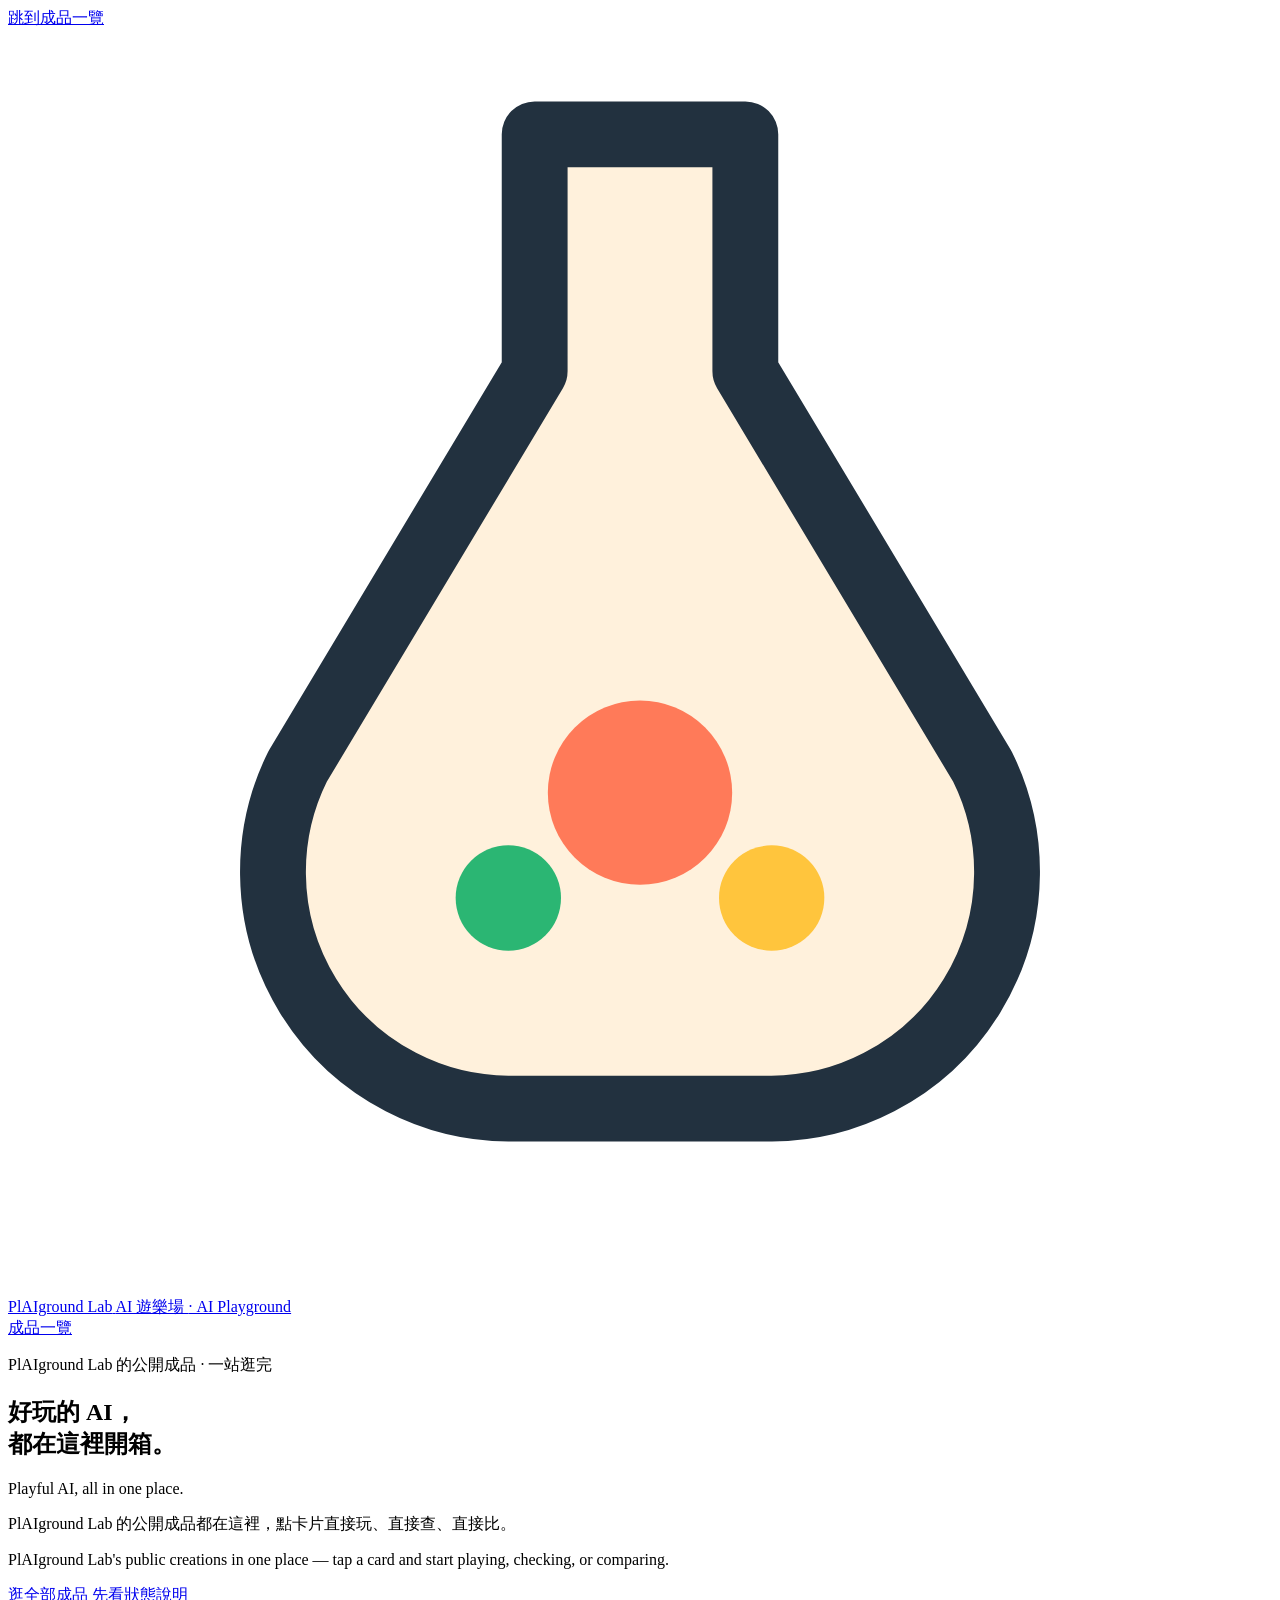
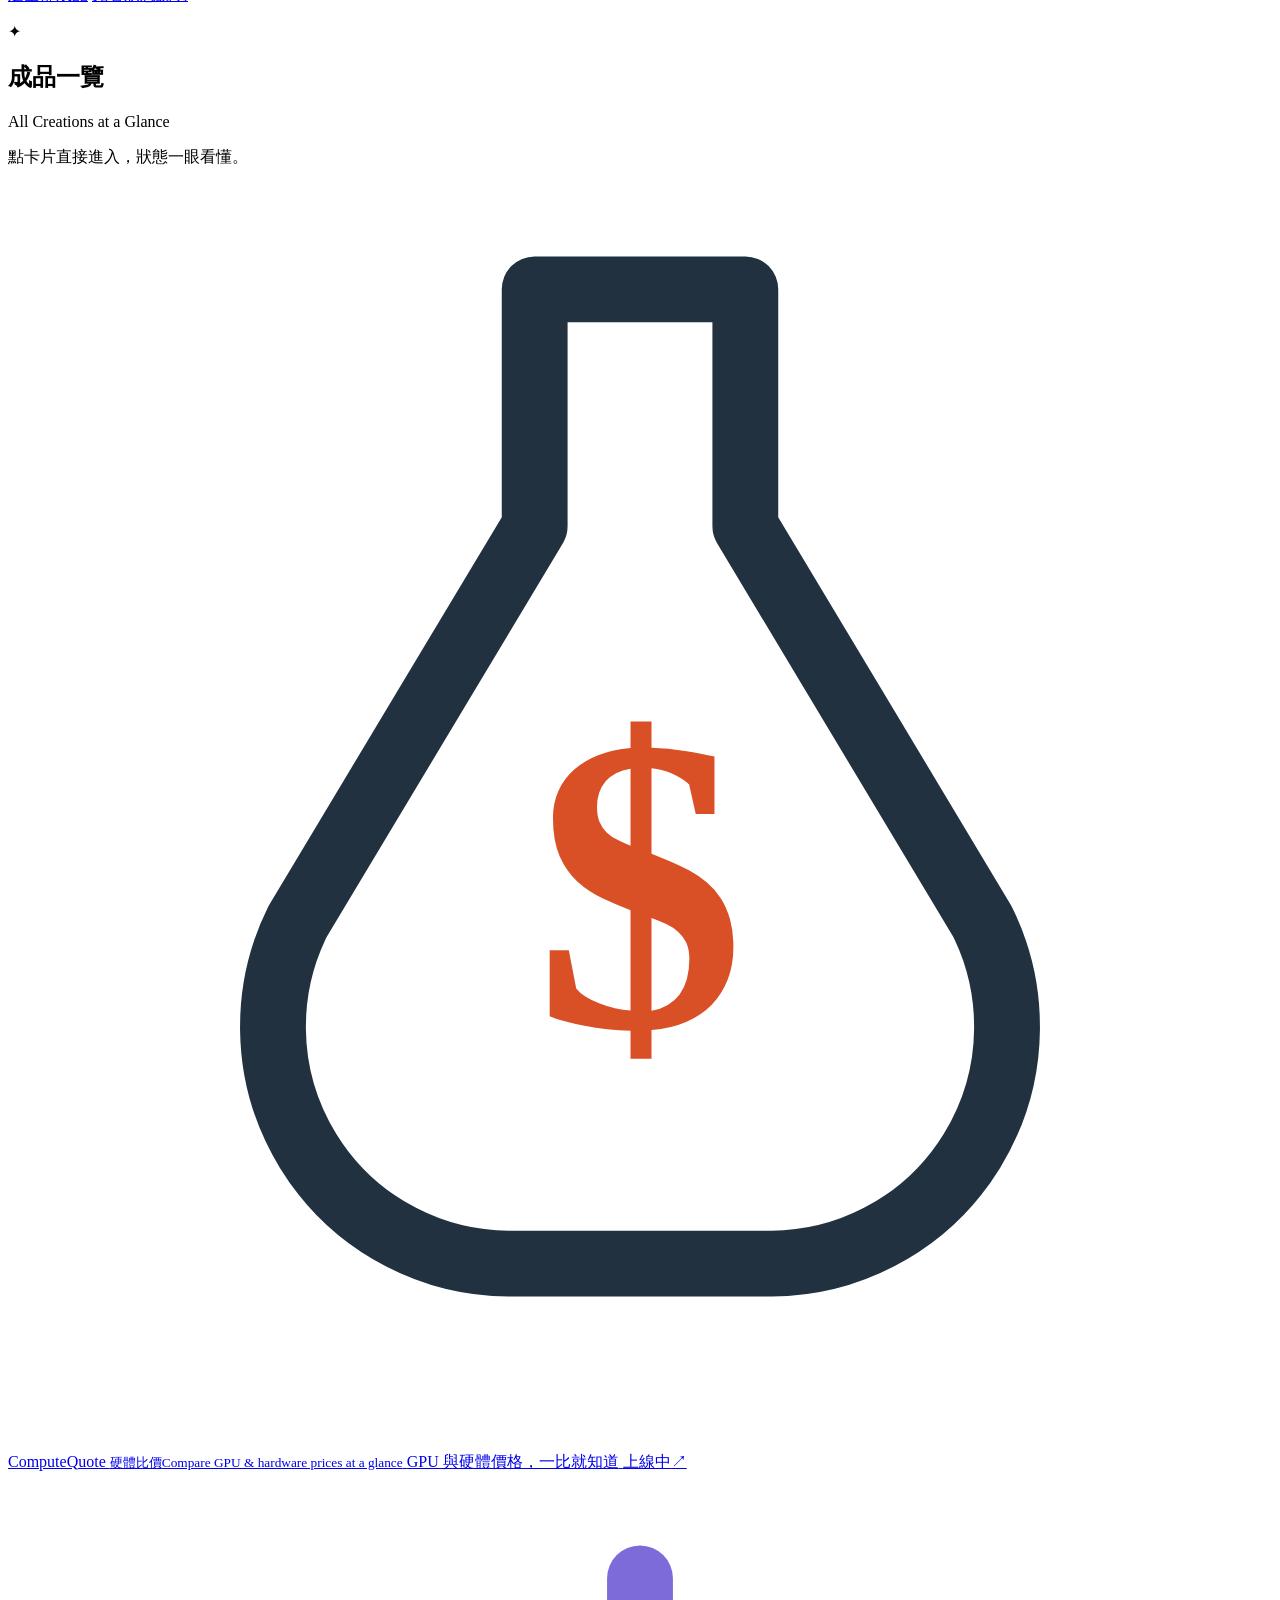
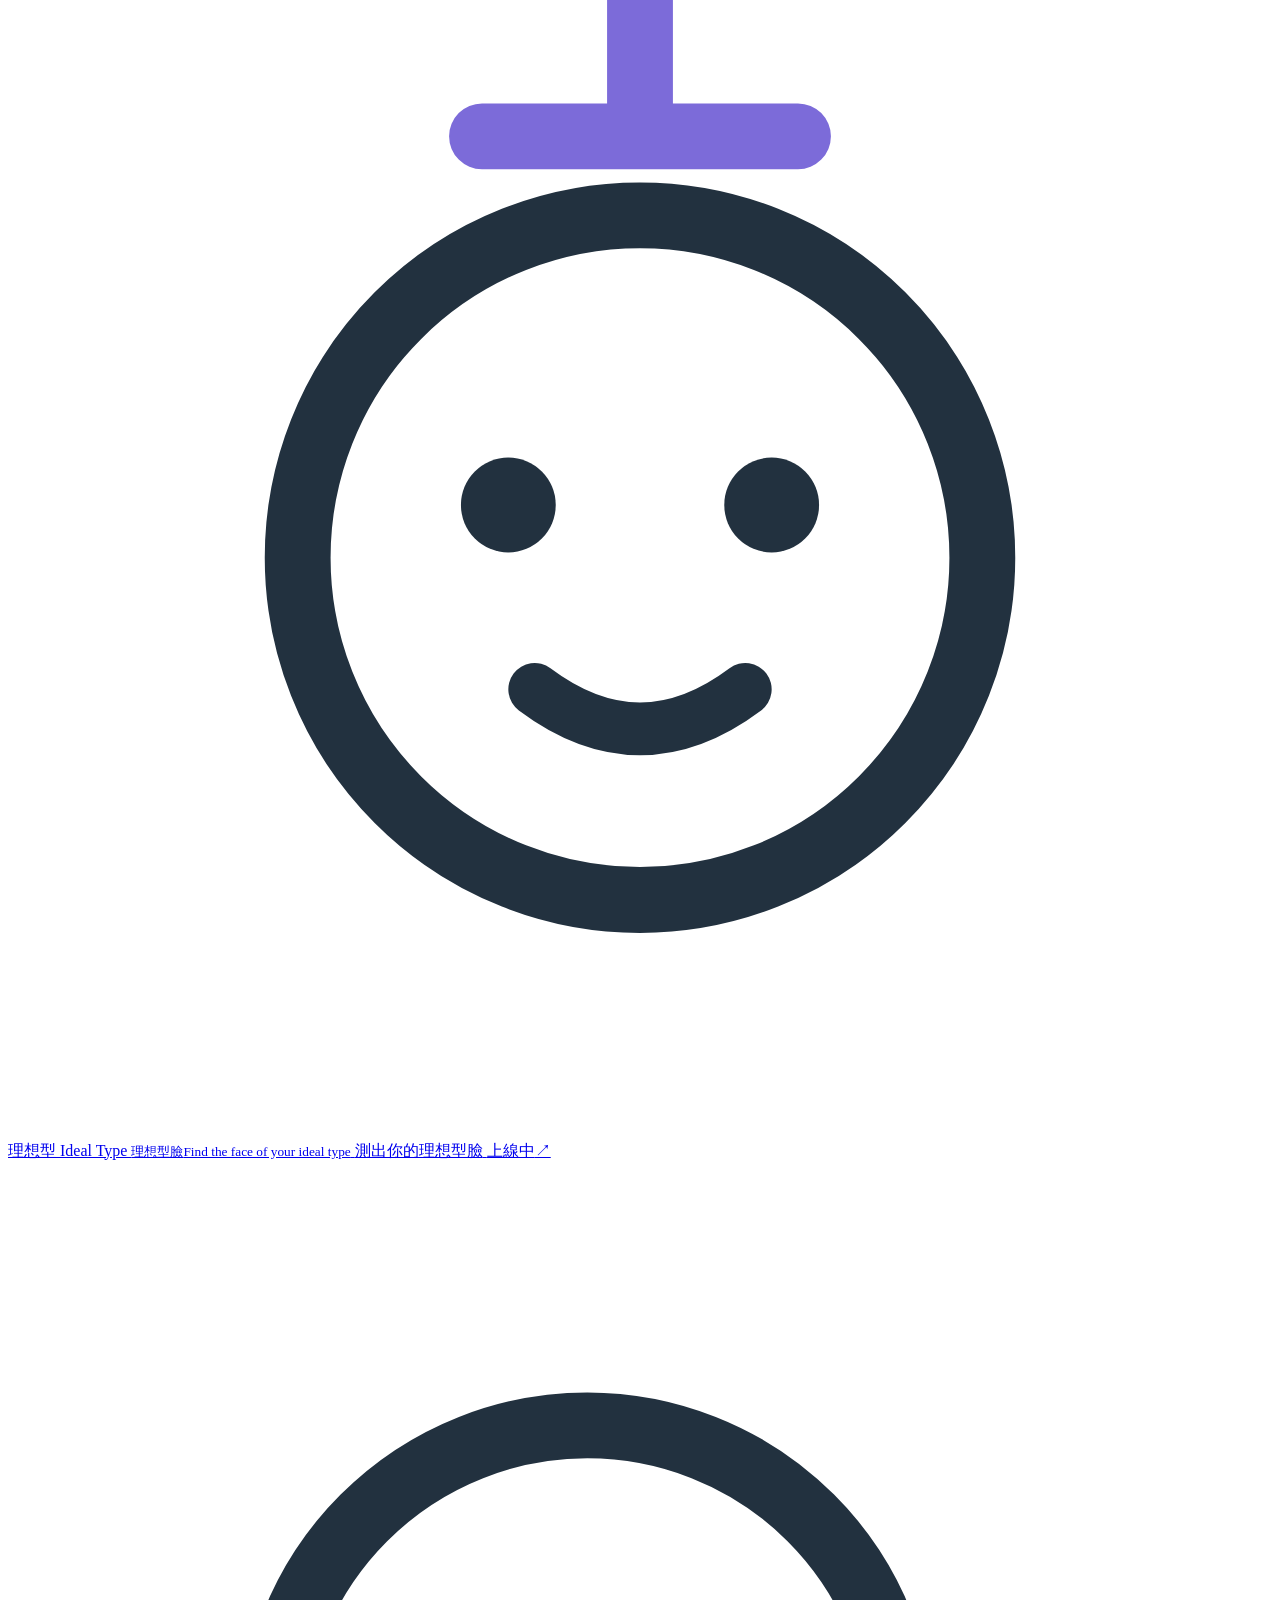
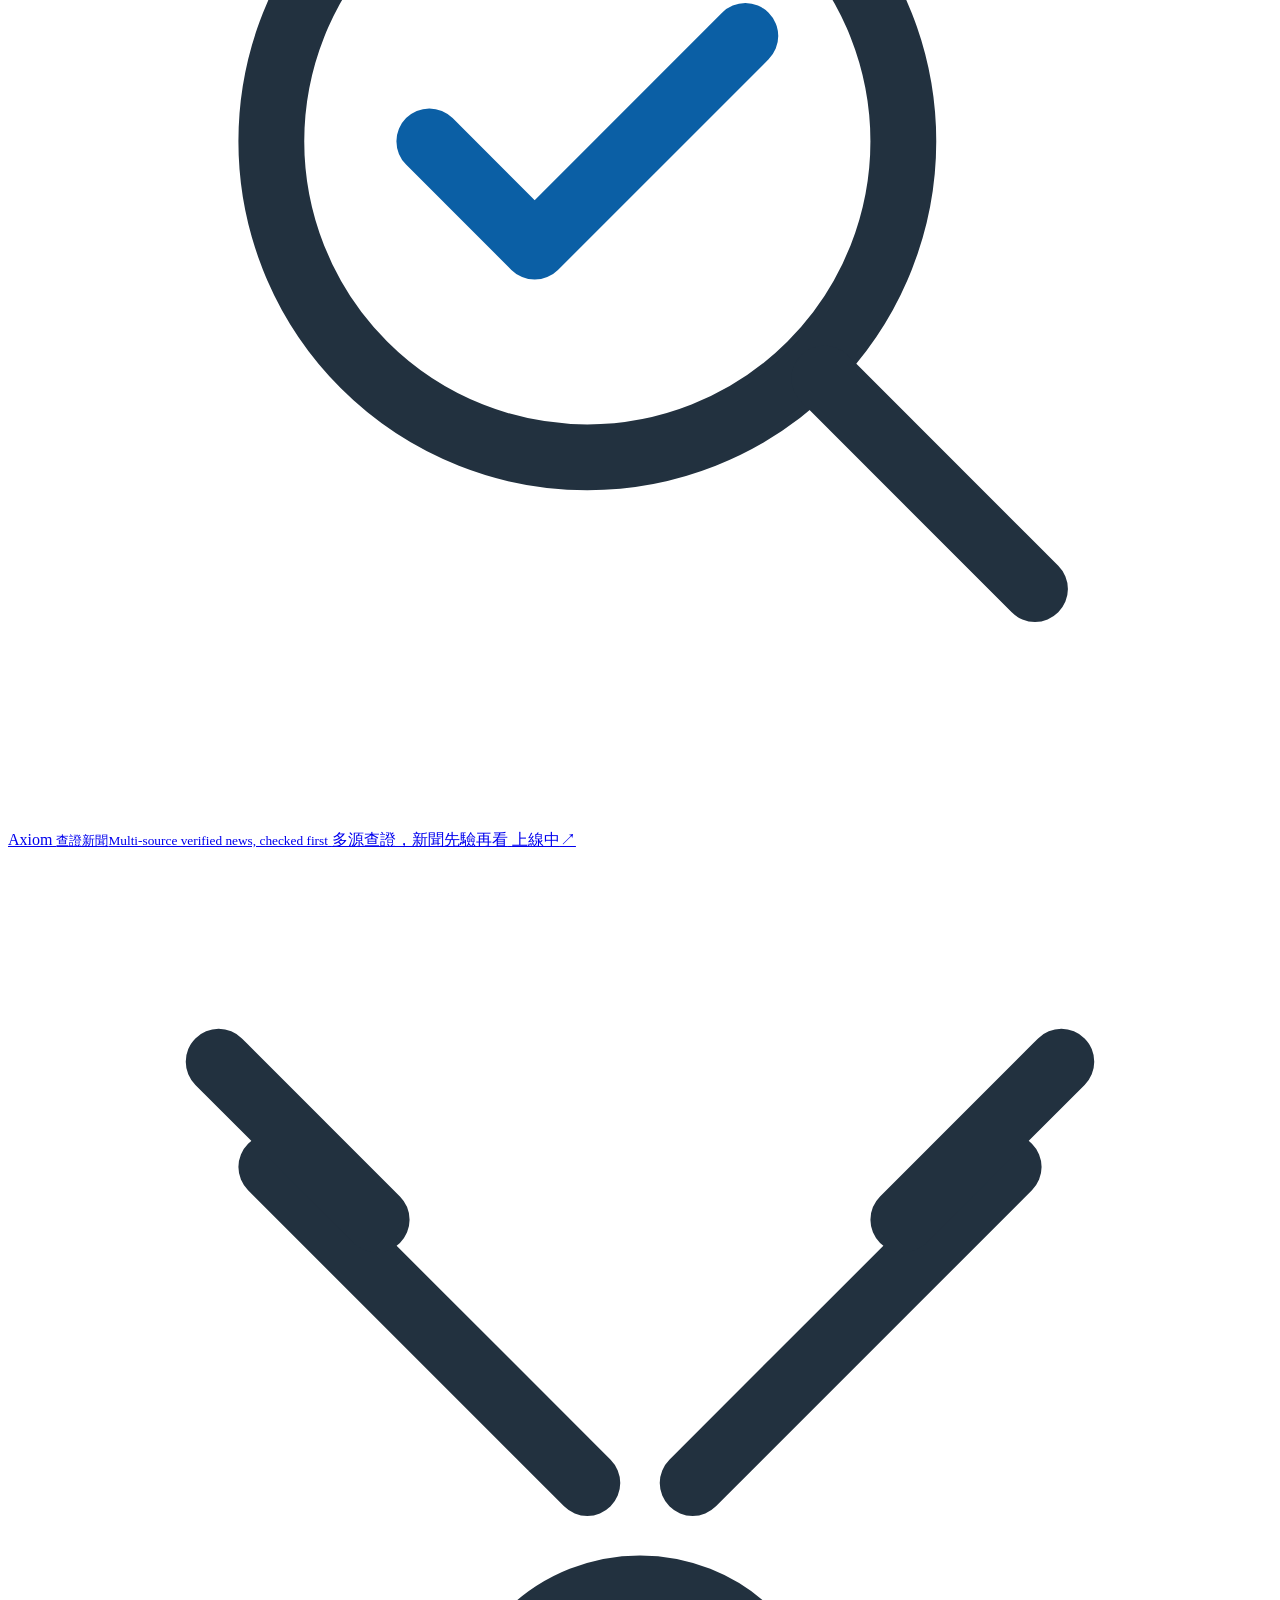
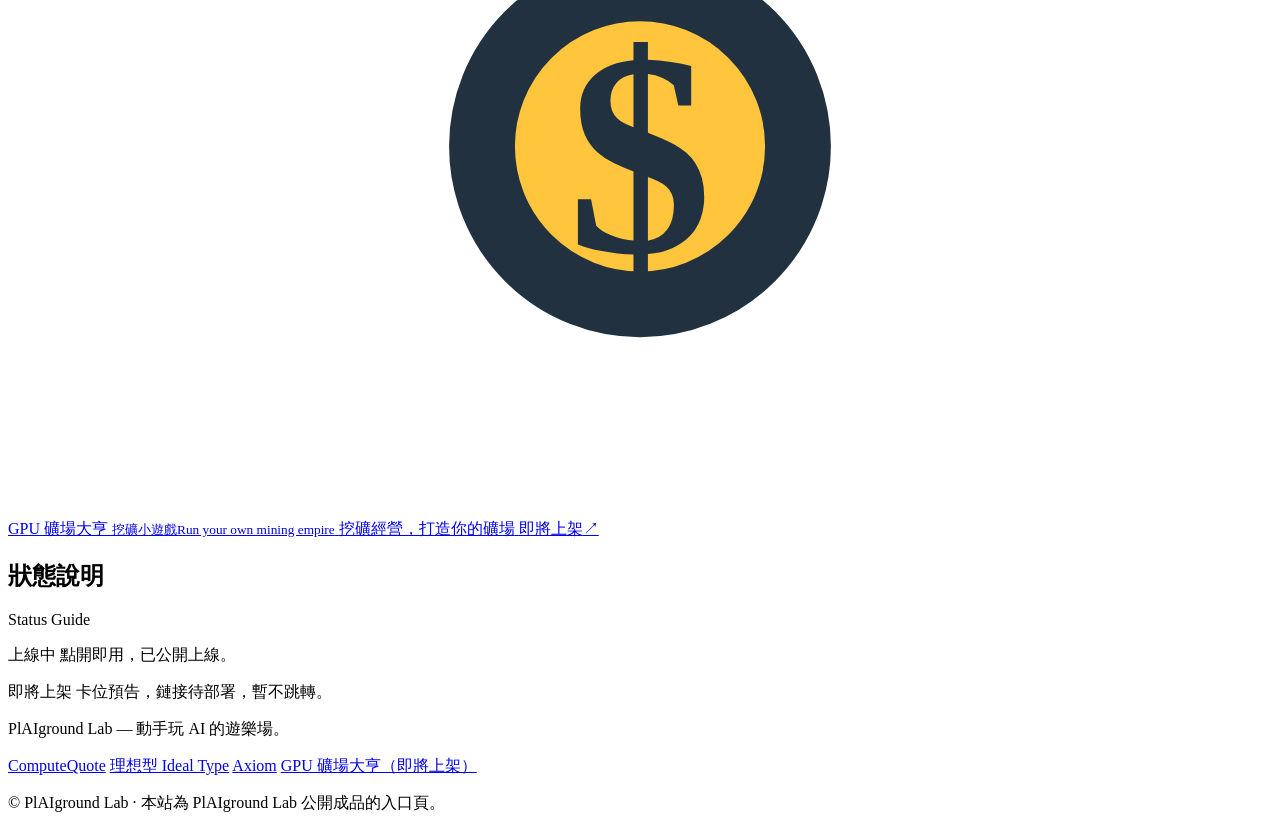
==== index.html @ 648e31e9 "portal: add index.html (final build, depersonalized)" ====
<!DOCTYPE html>
<html lang="zh-Hant">
<head>
<meta charset="UTF-8">
<meta name="viewport" content="width=device-width, initial-scale=1">
<title>PlAIground Lab — 好玩的 AI，都在這裡開箱</title>
<meta name="description" content="PlAIground Lab：公開成品總入口，點卡片直接玩、直接查、直接比。">
<link rel="preconnect" href="https://fonts.googleapis.com">
<link rel="preconnect" href="https://fonts.gstatic.com" crossorigin>
<link href="https://fonts.googleapis.com/css2?family=Fredoka:wght@500;600&family=Nunito:wght@400;700;800&family=Noto+Sans+TC:wght@400;700&display=swap" rel="stylesheet">
<link rel="stylesheet" href="style.css">
</head>
<body>
<a class="skip-link" href="#products">跳到成品一覽</a>
<header class="topbar">
  <div class="wrap topbar-inner">
    <a class="brand" href="#" aria-label="PlAIground Lab 首頁">
      <svg class="brand-flask" viewBox="0 0 48 48" aria-hidden="true"><path d="M20 4h8v9l9 15a9 9 0 0 1-8 13H19a9 9 0 0 1-8-13l9-15V4z" fill="#FFF1DC" stroke="#22313F" stroke-width="2.5" stroke-linejoin="round"/><circle cx="24" cy="29" r="3.5" fill="#FF7A59"/><circle cx="19" cy="33" r="2" fill="#2BB673"/><circle cx="29" cy="33" r="2" fill="#FFC53D"/></svg>
      <span class="brand-name">PlAIground Lab</span>
      <span class="brand-sub">AI 遊樂場 <span lang="en">· AI Playground</span></span>
    </a>
    <nav aria-label="站內導航"><a class="nav-link" href="#products">成品一覽</a></nav>
  </div>
</header>
<main>
  <section class="hero">
    <div class="wrap hero-inner">
      <p class="eyebrow">PlAIground Lab 的公開成品 · 一站逛完</p>
      <h1>好玩的 AI，<br>都在這裡開箱。</h1>
      <p class="hero-tagline-en" lang="en">Playful AI, all in one place.</p>
      <p class="hero-sub">PlAIground Lab 的公開成品都在這裡，點卡片直接玩、直接查、直接比。</p>
      <p class="hero-sub-en" lang="en">PlAIground Lab's public creations in one place — tap a card and start playing, checking, or comparing.</p>
      <p class="hero-actions">
        <a class="btn btn-primary" href="#products">逛全部成品</a>
        <a class="btn btn-secondary" href="#status">先看狀態說明</a>
      </p>
    </div>
    <div class="floats" aria-hidden="true">
      <span class="bubble bubble-a"></span>
      <span class="star star-a">✦</span>
      <span class="dot dot-a"></span>
    </div>
  </section>

  <section class="products" id="products" aria-labelledby="products-title">
    <div class="wrap">
      <h2 id="products-title">成品一覽</h2>
      <p class="section-en" lang="en">All Creations at a Glance</p>
      <p class="section-sub">點卡片直接進入，狀態一眼看懂。</p>
      <div class="card-wall">
        <a class="card" href="https://r85075515.github.io/computequote/" target="_blank" rel="noopener" aria-label="ComputeQuote 硬體比價，已上線，點開進入外部網站">
          <span class="card-icon icon-orange" aria-hidden="true"><svg viewBox="0 0 48 48"><path d="M20 4h8v9l9 15a9 9 0 0 1-8 13H19a9 9 0 0 1-8-13l9-15V4z" fill="none" stroke="#22313F" stroke-width="2.5" stroke-linejoin="round"/><text x="24" y="32" text-anchor="middle" font-size="16" font-weight="800" fill="#D94F26">$</text></svg></span>
          <span class="card-name">ComputeQuote <small>硬體比價</small><small class="card-en" lang="en">Compare GPU &amp; hardware prices at a glance</small></span>
          <span class="card-desc">GPU 與硬體價格，一比就知道</span>
          <span class="card-foot"><span class="badge badge-live"><span class="badge-dot"></span>上線中</span><span class="arrow" aria-hidden="true">↗</span></span>
        </a>
        <a class="card" href="https://ideal-type.plaigroundlab.com" target="_blank" rel="noopener" aria-label="理想型 Ideal Type，已上線，點開進入外部網站">
          <span class="card-icon icon-purple" aria-hidden="true"><svg viewBox="0 0 48 48"><circle cx="24" cy="26" r="13" fill="none" stroke="#22313F" stroke-width="2.5"/><path d="M18 10h12M24 4v6" stroke="#7C6BD9" stroke-width="2.5" stroke-linecap="round"/><circle cx="19" cy="24" r="1.8" fill="#22313F"/><circle cx="29" cy="24" r="1.8" fill="#22313F"/><path d="M20 31q4 3 8 0" fill="none" stroke="#22313F" stroke-width="2" stroke-linecap="round"/></svg></span>
          <span class="card-name">理想型 Ideal Type <small>理想型臉</small><small class="card-en" lang="en">Find the face of your ideal type</small></span>
          <span class="card-desc">測出你的理想型臉</span>
          <span class="card-foot"><span class="badge badge-live"><span class="badge-dot"></span>上線中</span><span class="arrow" aria-hidden="true">↗</span></span>
        </a>
        <a class="card" href="https://r85075515.github.io/Trust-digest/" target="_blank" rel="noopener" aria-label="Axiom 查證新聞，已上線，點開進入外部網站">
          <span class="card-icon icon-blue" aria-hidden="true"><svg viewBox="0 0 48 48"><circle cx="22" cy="22" r="12" fill="none" stroke="#22313F" stroke-width="2.5"/><path d="M31 31l8 8" stroke="#22313F" stroke-width="2.5" stroke-linecap="round"/><path d="M16 22l4 4 8-8" fill="none" stroke="#0B5FA5" stroke-width="2.5" stroke-linecap="round" stroke-linejoin="round"/></svg></span>
          <span class="card-name">Axiom <small>查證新聞</small><small class="card-en" lang="en">Multi-source verified news, checked first</small></span>
          <span class="card-desc">多源查證，新聞先驗再看</span>
          <span class="card-foot"><span class="badge badge-live"><span class="badge-dot"></span>上線中</span><span class="arrow" aria-hidden="true">↗</span></span>
        </a>
        <a class="card card-soon" href="#" id="soon-card" aria-label="GPU 礦場大亨，即將上架，點開查看狀態提示">
          <span class="card-icon icon-yellow" aria-hidden="true"><svg viewBox="0 0 48 48"><path d="M10 12l12 12M38 12L26 24" stroke="#22313F" stroke-width="2.5" stroke-linecap="round"/><path d="M8 8l6 6M40 8l-6 6" stroke="#22313F" stroke-width="2.5" stroke-linecap="round"/><circle cx="24" cy="34" r="6" fill="#FFC53D" stroke="#22313F" stroke-width="2.5"/><text x="24" y="38" text-anchor="middle" font-size="11" font-weight="800" fill="#22313F">$</text></svg></span>
          <span class="card-name">GPU 礦場大亨 <small>挖礦小遊戲</small><small class="card-en" lang="en">Run your own mining empire</small></span>
          <span class="card-desc">挖礦經營，打造你的礦場</span>
          <span class="card-foot"><span class="badge badge-soon"><span class="badge-ring"></span>即將上架</span><span class="arrow" aria-hidden="true">↗</span></span>
        </a>
      </div>
    </div>
  </section>

  <section class="status" id="status" aria-labelledby="status-title">
    <div class="wrap">
      <h2 id="status-title">狀態說明</h2>
      <p class="section-en" lang="en">Status Guide</p>
      <div class="status-grid">
        <p><span class="badge badge-live"><span class="badge-dot"></span>上線中</span> 點開即用，已公開上線。</p>
        <p><span class="badge badge-soon"><span class="badge-ring"></span>即將上架</span> 卡位預告，鏈接待部署，暫不跳轉。</p>
      </div>
    </div>
  </section>
</main>
<footer>
  <div class="wrap footer-inner">
    <p class="footer-brand">PlAIground Lab — 動手玩 AI 的遊樂場。</p>
    <nav class="footer-links" aria-label="產品直達">
      <a href="https://r85075515.github.io/computequote/" target="_blank" rel="noopener">ComputeQuote</a>
      <a href="https://ideal-type.plaigroundlab.com" target="_blank" rel="noopener">理想型 Ideal Type</a>
      <a href="https://r85075515.github.io/Trust-digest/" target="_blank" rel="noopener">Axiom</a>
      <a href="#status">GPU 礦場大亨（即將上架）</a>
    </nav>
    <p class="footer-copy">© PlAIground Lab · 本站為 PlAIground Lab 公開成品的入口頁。</p>
  </div>
</footer>
<div class="toast" id="toast" role="status" aria-live="polite" hidden></div>
<script src="script.js"></script>
</body>
</html>
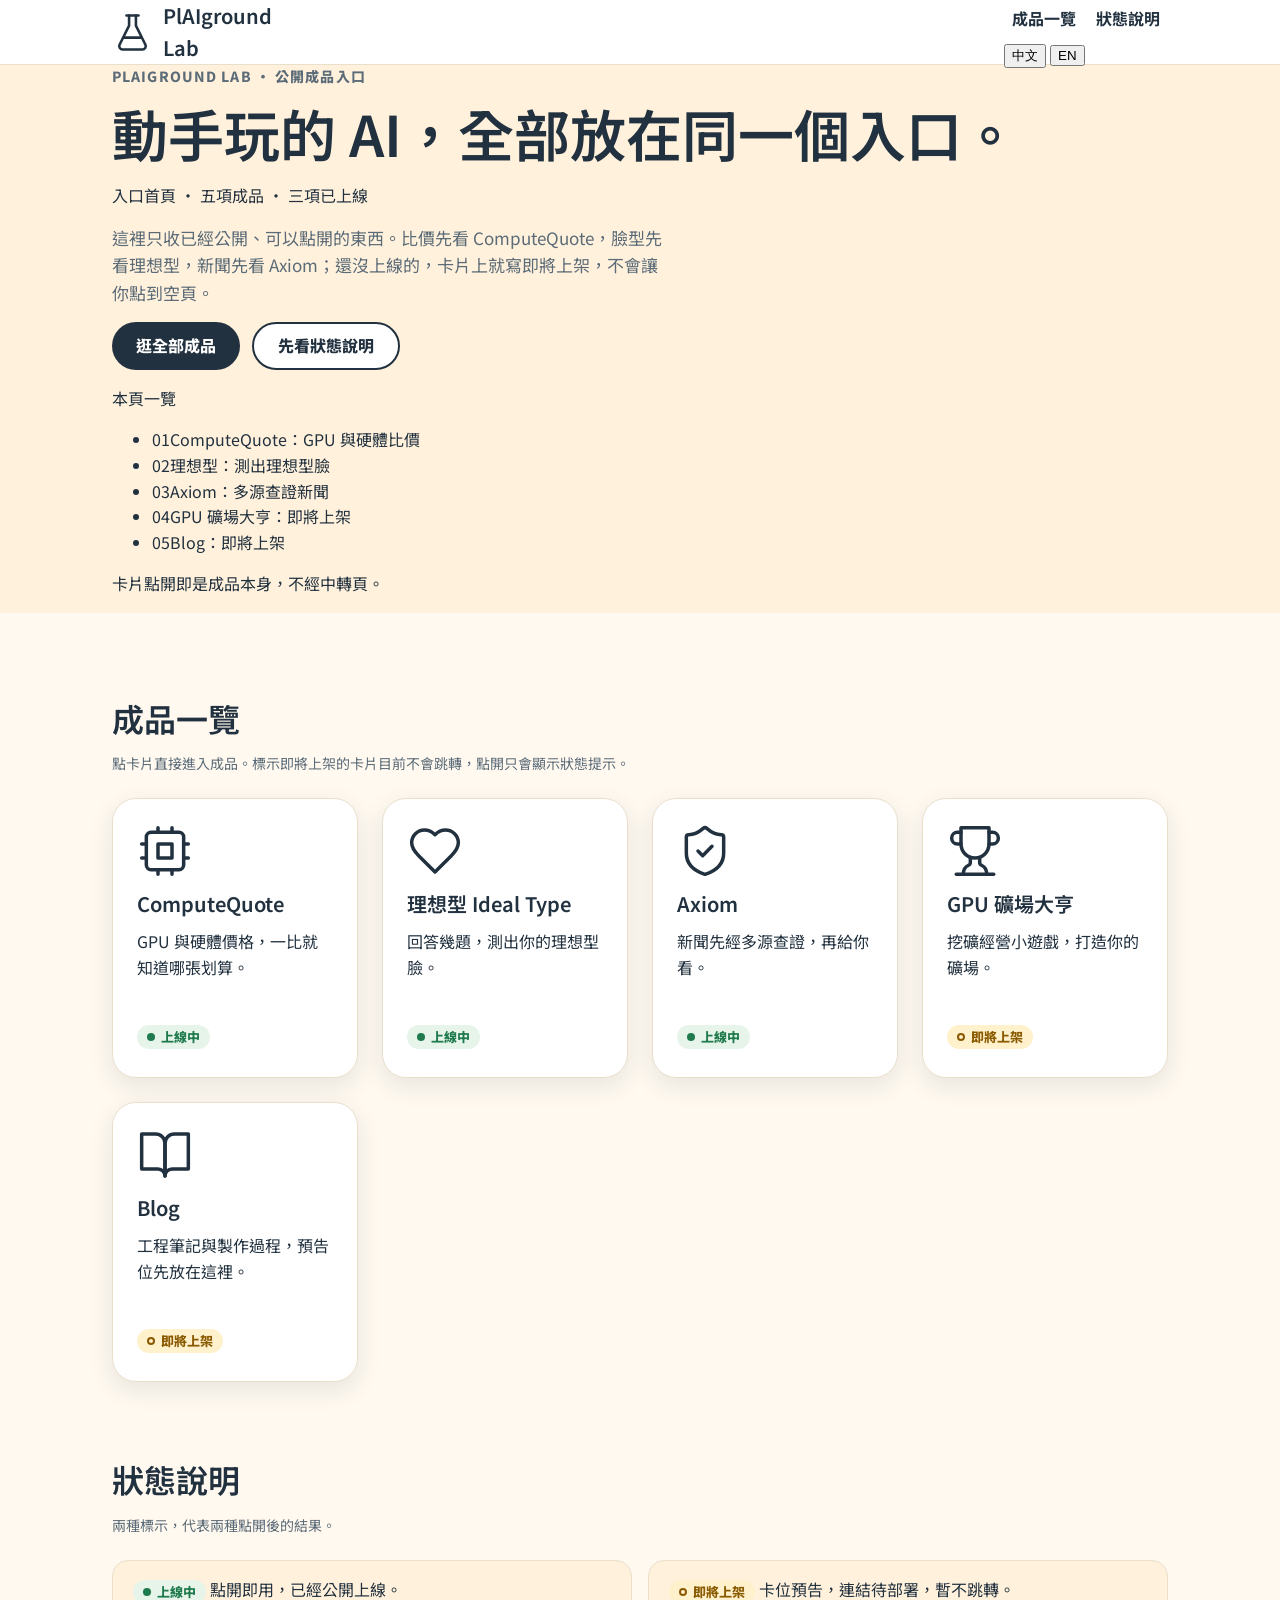
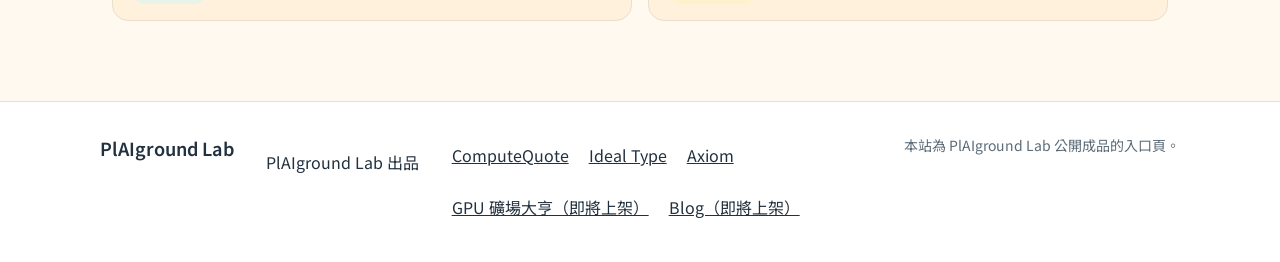
==== commit 6e56577b: "gh-apply: put index.html" ====
--- a/index.html
+++ b/index.html
@@ -3,100 +3,126 @@
 <head>
 <meta charset="UTF-8">
 <meta name="viewport" content="width=device-width, initial-scale=1">
-<title>PlAIground Lab — 好玩的 AI，都在這裡開箱</title>
-<meta name="description" content="PlAIground Lab：公開成品總入口，點卡片直接玩、直接查、直接比。">
+<title data-zh="PlAIground Lab — 公開成品入口" data-en="PlAIground Lab — Public Creations">PlAIground Lab — 公開成品入口</title>
+<meta name="description" content="PlAIground Lab 公開成品的入口頁：點卡片直接玩、直接查、直接比。">
 <link rel="preconnect" href="https://fonts.googleapis.com">
 <link rel="preconnect" href="https://fonts.gstatic.com" crossorigin>
-<link href="https://fonts.googleapis.com/css2?family=Fredoka:wght@500;600&family=Nunito:wght@400;700;800&family=Noto+Sans+TC:wght@400;700&display=swap" rel="stylesheet">
+<link href="https://fonts.googleapis.com/css2?family=Noto+Sans+TC:wght@400;500;700&display=swap" rel="stylesheet">
+<link rel="stylesheet" href="tokens.css">
 <link rel="stylesheet" href="style.css">
 </head>
 <body>
-<a class="skip-link" href="#products">跳到成品一覽</a>
+<a class="skip-link" href="#products" data-zh="跳到成品一覽" data-en="Skip to creations">跳到成品一覽</a>
 <header class="topbar">
   <div class="wrap topbar-inner">
-    <a class="brand" href="#" aria-label="PlAIground Lab 首頁">
-      <svg class="brand-flask" viewBox="0 0 48 48" aria-hidden="true"><path d="M20 4h8v9l9 15a9 9 0 0 1-8 13H19a9 9 0 0 1-8-13l9-15V4z" fill="#FFF1DC" stroke="#22313F" stroke-width="2.5" stroke-linejoin="round"/><circle cx="24" cy="29" r="3.5" fill="#FF7A59"/><circle cx="19" cy="33" r="2" fill="#2BB673"/><circle cx="29" cy="33" r="2" fill="#FFC53D"/></svg>
+    <a class="brand" href="#" aria-label="PlAIground Lab">
+      <svg class="brand-mark" viewBox="0 0 24 24" fill="none" stroke="currentColor" stroke-width="1.5" stroke-linecap="round" stroke-linejoin="round" aria-hidden="true"><path d="M10 2v6L4.5 19a2 2 0 0 0 1.8 3h11.4a2 2 0 0 0 1.8-3L14 8V2"/><path d="M8.5 2h7"/><path d="M7 15h10"/></svg>
       <span class="brand-name">PlAIground Lab</span>
-      <span class="brand-sub">AI 遊樂場 <span lang="en">· AI Playground</span></span>
     </a>
-    <nav aria-label="站內導航"><a class="nav-link" href="#products">成品一覽</a></nav>
+    <div class="topbar-right">
+      <nav aria-label="站內導覽">
+        <a class="nav-link" href="#products" data-zh="成品一覽" data-en="Creations">成品一覽</a>
+        <a class="nav-link" href="#status" data-zh="狀態說明" data-en="Status guide">狀態說明</a>
+      </nav>
+      <div class="lang-switch" role="group" aria-label="語言 / Language">
+        <button type="button" class="lang-btn is-active" data-lang="zh-Hant" aria-pressed="true">中文</button>
+        <button type="button" class="lang-btn" data-lang="en" aria-pressed="false">EN</button>
+      </div>
+    </div>
   </div>
 </header>
 <main>
-  <section class="hero">
-    <div class="wrap hero-inner">
-      <p class="eyebrow">PlAIground Lab 的公開成品 · 一站逛完</p>
-      <h1>好玩的 AI，<br>都在這裡開箱。</h1>
-      <p class="hero-tagline-en" lang="en">Playful AI, all in one place.</p>
-      <p class="hero-sub">PlAIground Lab 的公開成品都在這裡，點卡片直接玩、直接查、直接比。</p>
-      <p class="hero-sub-en" lang="en">PlAIground Lab's public creations in one place — tap a card and start playing, checking, or comparing.</p>
-      <p class="hero-actions">
-        <a class="btn btn-primary" href="#products">逛全部成品</a>
-        <a class="btn btn-secondary" href="#status">先看狀態說明</a>
-      </p>
-    </div>
-    <div class="floats" aria-hidden="true">
-      <span class="bubble bubble-a"></span>
-      <span class="star star-a">✦</span>
-      <span class="dot dot-a"></span>
+  <section class="hero" aria-labelledby="hero-title">
+    <div class="wrap hero-grid">
+      <div class="hero-main">
+        <p class="eyebrow" data-zh="PLAIGROUND LAB · 公開成品入口" data-en="PLAIGROUND LAB · PUBLIC CREATIONS">PLAIGROUND LAB · 公開成品入口</p>
+        <h1 id="hero-title" data-zh="動手玩的 AI，全部放在同一個入口。" data-en="Hands-on AI, gathered in one doorway.">動手玩的 AI，全部放在同一個入口。</h1>
+        <div class="signature" aria-hidden="true"></div>
+        <p class="hero-meta" data-zh="入口首頁 · 五項成品 · 三項已上線" data-en="Home · Five creations · Three live now">入口首頁 · 五項成品 · 三項已上線</p>
+        <p class="hero-sub" data-zh="這裡只收已經公開、可以點開的東西。比價先看 ComputeQuote，臉型先看理想型，新聞先看 Axiom；還沒上線的，卡片上就寫即將上架，不會讓你點到空頁。" data-en="Only public, clickable work lives here. Compare hardware prices in ComputeQuote, try Ideal Type for faces, and check news in Axiom first. Anything not live yet says so on its card — no dead ends.">這裡只收已經公開、可以點開的東西。比價先看 ComputeQuote，臉型先看理想型，新聞先看 Axiom；還沒上線的，卡片上就寫即將上架，不會讓你點到空頁。</p>
+        <p class="hero-actions">
+          <a class="btn btn-primary" href="#products" data-zh="逛全部成品" data-en="Browse all creations">逛全部成品</a>
+          <a class="btn btn-secondary" href="#status" data-zh="先看狀態說明" data-en="Read the status guide first">先看狀態說明</a>
+        </p>
+      </div>
+      <aside class="hero-note" aria-label="本頁一覽">
+        <p class="hero-note-label" data-zh="本頁一覽" data-en="AT A GLANCE">本頁一覽</p>
+        <ul class="hero-note-list">
+          <li><span class="note-num">01</span><span data-zh="ComputeQuote：GPU 與硬體比價" data-en="ComputeQuote: GPU and hardware prices">ComputeQuote：GPU 與硬體比價</span></li>
+          <li><span class="note-num">02</span><span data-zh="理想型：測出理想型臉" data-en="Ideal Type: find your ideal-type face">理想型：測出理想型臉</span></li>
+          <li><span class="note-num">03</span><span data-zh="Axiom：多源查證新聞" data-en="Axiom: multi-source verified news">Axiom：多源查證新聞</span></li>
+          <li><span class="note-num">04</span><span data-zh="GPU 礦場大亨：即將上架" data-en="GPU Tycoon: coming soon">GPU 礦場大亨：即將上架</span></li>
+          <li><span class="note-num">05</span><span data-zh="Blog：即將上架" data-en="Blog: coming soon">Blog：即將上架</span></li>
+        </ul>
+        <p class="hero-note-foot" data-zh="卡片點開即是成品本身，不經中轉頁。" data-en="Every card opens the creation itself. No interstitial pages.">卡片點開即是成品本身，不經中轉頁。</p>
+      </aside>
     </div>
   </section>
 
   <section class="products" id="products" aria-labelledby="products-title">
     <div class="wrap">
-      <h2 id="products-title">成品一覽</h2>
-      <p class="section-en" lang="en">All Creations at a Glance</p>
-      <p class="section-sub">點卡片直接進入，狀態一眼看懂。</p>
+      <h2 id="products-title" data-zh="成品一覽" data-en="All creations">成品一覽</h2>
+      <p class="section-sub" data-zh="點卡片直接進入成品。標示即將上架的卡片目前不會跳轉，點開只會顯示狀態提示。" data-en="Tap a card to open the creation. Cards marked coming soon do not navigate yet; tapping one shows a status note instead.">點卡片直接進入成品。標示即將上架的卡片目前不會跳轉，點開只會顯示狀態提示。</p>
       <div class="card-wall">
-        <a class="card" href="https://r85075515.github.io/computequote/" target="_blank" rel="noopener" aria-label="ComputeQuote 硬體比價，已上線，點開進入外部網站">
-          <span class="card-icon icon-orange" aria-hidden="true"><svg viewBox="0 0 48 48"><path d="M20 4h8v9l9 15a9 9 0 0 1-8 13H19a9 9 0 0 1-8-13l9-15V4z" fill="none" stroke="#22313F" stroke-width="2.5" stroke-linejoin="round"/><text x="24" y="32" text-anchor="middle" font-size="16" font-weight="800" fill="#D94F26">$</text></svg></span>
-          <span class="card-name">ComputeQuote <small>硬體比價</small><small class="card-en" lang="en">Compare GPU &amp; hardware prices at a glance</small></span>
-          <span class="card-desc">GPU 與硬體價格，一比就知道</span>
-          <span class="card-foot"><span class="badge badge-live"><span class="badge-dot"></span>上線中</span><span class="arrow" aria-hidden="true">↗</span></span>
+        <a class="card card-wide" href="https://r85075515.github.io/computequote/" target="_blank" rel="noopener">
+          <span class="card-icon" aria-hidden="true"><svg viewBox="0 0 24 24" fill="none" stroke="currentColor" stroke-width="1.5" stroke-linecap="round" stroke-linejoin="round"><rect x="4" y="4" width="16" height="16" rx="2"/><rect x="9" y="9" width="6" height="6"/><path d="M15 2v2M15 20v2M2 15h2M2 9h2M20 15h2M20 9h2M9 2v2M9 20v2"/></svg></span>
+          <span class="card-name" data-zh="ComputeQuote" data-en="ComputeQuote">ComputeQuote</span>
+          <span class="card-desc" data-zh="GPU 與硬體價格，一比就知道哪張划算。" data-en="Compare GPU and hardware prices before you buy.">GPU 與硬體價格，一比就知道哪張划算。</span>
+          <span class="card-foot"><span class="badge badge-live"><span class="badge-dot" aria-hidden="true"></span><span data-zh="上線中" data-en="Live now">上線中</span></span><span class="arrow" aria-hidden="true"><svg viewBox="0 0 24 24" fill="none" stroke="currentColor" stroke-width="1.5" stroke-linecap="round" stroke-linejoin="round" aria-hidden="true"><path d="M7 7h10v10"/><path d="M7 17 17 7"/></svg></span></span>
         </a>
-        <a class="card" href="https://ideal-type.plaigroundlab.com" target="_blank" rel="noopener" aria-label="理想型 Ideal Type，已上線，點開進入外部網站">
-          <span class="card-icon icon-purple" aria-hidden="true"><svg viewBox="0 0 48 48"><circle cx="24" cy="26" r="13" fill="none" stroke="#22313F" stroke-width="2.5"/><path d="M18 10h12M24 4v6" stroke="#7C6BD9" stroke-width="2.5" stroke-linecap="round"/><circle cx="19" cy="24" r="1.8" fill="#22313F"/><circle cx="29" cy="24" r="1.8" fill="#22313F"/><path d="M20 31q4 3 8 0" fill="none" stroke="#22313F" stroke-width="2" stroke-linecap="round"/></svg></span>
-          <span class="card-name">理想型 Ideal Type <small>理想型臉</small><small class="card-en" lang="en">Find the face of your ideal type</small></span>
-          <span class="card-desc">測出你的理想型臉</span>
-          <span class="card-foot"><span class="badge badge-live"><span class="badge-dot"></span>上線中</span><span class="arrow" aria-hidden="true">↗</span></span>
+        <a class="card card-wide" href="https://ideal-type.plaigroundlab.com" target="_blank" rel="noopener">
+          <span class="card-icon" aria-hidden="true"><svg viewBox="0 0 24 24" fill="none" stroke="currentColor" stroke-width="1.5" stroke-linecap="round" stroke-linejoin="round"><path d="M19 14c1.49-1.46 3-3.21 3-5.5A5.5 5.5 0 0 0 16.5 3c-1.76 0-3 .5-4.5 2-1.5-1.5-2.74-2-4.5-2A5.5 5.5 0 0 0 2 8.5c0 2.3 1.5 4.05 3 5.5l7 7Z"/></svg></span>
+          <span class="card-name" data-zh="理想型 Ideal Type" data-en="Ideal Type">理想型 Ideal Type</span>
+          <span class="card-desc" data-zh="回答幾題，測出你的理想型臉。" data-en="Answer a few questions and meet your ideal-type face.">回答幾題，測出你的理想型臉。</span>
+          <span class="card-foot"><span class="badge badge-live"><span class="badge-dot" aria-hidden="true"></span><span data-zh="上線中" data-en="Live now">上線中</span></span><span class="arrow" aria-hidden="true"><svg viewBox="0 0 24 24" fill="none" stroke="currentColor" stroke-width="1.5" stroke-linecap="round" stroke-linejoin="round" aria-hidden="true"><path d="M7 7h10v10"/><path d="M7 17 17 7"/></svg></span></span>
         </a>
-        <a class="card" href="https://r85075515.github.io/Trust-digest/" target="_blank" rel="noopener" aria-label="Axiom 查證新聞，已上線，點開進入外部網站">
-          <span class="card-icon icon-blue" aria-hidden="true"><svg viewBox="0 0 48 48"><circle cx="22" cy="22" r="12" fill="none" stroke="#22313F" stroke-width="2.5"/><path d="M31 31l8 8" stroke="#22313F" stroke-width="2.5" stroke-linecap="round"/><path d="M16 22l4 4 8-8" fill="none" stroke="#0B5FA5" stroke-width="2.5" stroke-linecap="round" stroke-linejoin="round"/></svg></span>
-          <span class="card-name">Axiom <small>查證新聞</small><small class="card-en" lang="en">Multi-source verified news, checked first</small></span>
-          <span class="card-desc">多源查證，新聞先驗再看</span>
-          <span class="card-foot"><span class="badge badge-live"><span class="badge-dot"></span>上線中</span><span class="arrow" aria-hidden="true">↗</span></span>
+        <a class="card" href="https://r85075515.github.io/Trust-digest/" target="_blank" rel="noopener">
+          <span class="card-icon" aria-hidden="true"><svg viewBox="0 0 24 24" fill="none" stroke="currentColor" stroke-width="1.5" stroke-linecap="round" stroke-linejoin="round"><path d="M20 13c0 5-3.5 7.5-7.66 8.95a1 1 0 0 1-.67-.01C7.5 20.5 4 18 4 13V6a1 1 0 0 1 1-1c2 0 4.5-1.2 6.24-2.72a1.17 1.17 0 0 1 1.52 0C14.51 3.81 17 5 19 5a1 1 0 0 1 1 1z"/><path d="m9 12 2 2 4-4"/></svg></span>
+          <span class="card-name" data-zh="Axiom" data-en="Axiom">Axiom</span>
+          <span class="card-desc" data-zh="新聞先經多源查證，再給你看。" data-en="News checked against multiple sources first.">新聞先經多源查證，再給你看。</span>
+          <span class="card-foot"><span class="badge badge-live"><span class="badge-dot" aria-hidden="true"></span><span data-zh="上線中" data-en="Live now">上線中</span></span><span class="arrow" aria-hidden="true"><svg viewBox="0 0 24 24" fill="none" stroke="currentColor" stroke-width="1.5" stroke-linecap="round" stroke-linejoin="round" aria-hidden="true"><path d="M7 7h10v10"/><path d="M7 17 17 7"/></svg></span></span>
         </a>
-        <a class="card card-soon" href="#" id="soon-card" aria-label="GPU 礦場大亨，即將上架，點開查看狀態提示">
-          <span class="card-icon icon-yellow" aria-hidden="true"><svg viewBox="0 0 48 48"><path d="M10 12l12 12M38 12L26 24" stroke="#22313F" stroke-width="2.5" stroke-linecap="round"/><path d="M8 8l6 6M40 8l-6 6" stroke="#22313F" stroke-width="2.5" stroke-linecap="round"/><circle cx="24" cy="34" r="6" fill="#FFC53D" stroke="#22313F" stroke-width="2.5"/><text x="24" y="38" text-anchor="middle" font-size="11" font-weight="800" fill="#22313F">$</text></svg></span>
-          <span class="card-name">GPU 礦場大亨 <small>挖礦小遊戲</small><small class="card-en" lang="en">Run your own mining empire</small></span>
-          <span class="card-desc">挖礦經營，打造你的礦場</span>
-          <span class="card-foot"><span class="badge badge-soon"><span class="badge-ring"></span>即將上架</span><span class="arrow" aria-hidden="true">↗</span></span>
+        <a class="card card-soon soon-card" href="#" data-soon="gpu">
+          <span class="card-icon" aria-hidden="true"><svg viewBox="0 0 24 24" fill="none" stroke="currentColor" stroke-width="1.5" stroke-linecap="round" stroke-linejoin="round"><path d="M6 9H4.5a2.5 2.5 0 0 1 0-5H6"/><path d="M18 9h1.5a2.5 2.5 0 0 0 0-5H18"/><path d="M4 22h16"/><path d="M10 14.66V17c0 .55-.47.98-.97 1.21C7.85 18.75 7 20.24 7 22"/><path d="M14 14.66V17c0 .55.47.98.97 1.21C16.15 18.75 17 20.24 17 22"/><path d="M18 2H6v7a6 6 0 0 0 12 0V2Z"/></svg></span>
+          <span class="card-name" data-zh="GPU 礦場大亨" data-en="GPU Tycoon">GPU 礦場大亨</span>
+          <span class="card-desc" data-zh="挖礦經營小遊戲，打造你的礦場。" data-en="A mining-management game. Build your own mine.">挖礦經營小遊戲，打造你的礦場。</span>
+          <span class="card-foot"><span class="badge badge-soon"><span class="badge-ring" aria-hidden="true"></span><span data-zh="即將上架" data-en="Coming soon">即將上架</span></span><span class="arrow" aria-hidden="true"><svg viewBox="0 0 24 24" fill="none" stroke="currentColor" stroke-width="1.5" stroke-linecap="round" stroke-linejoin="round" aria-hidden="true"><path d="M7 7h10v10"/><path d="M7 17 17 7"/></svg></span></span>
+        </a>
+        <a class="card card-soon soon-card" href="#" data-soon="blog">
+          <span class="card-icon" aria-hidden="true"><svg viewBox="0 0 24 24" fill="none" stroke="currentColor" stroke-width="1.5" stroke-linecap="round" stroke-linejoin="round"><path d="M2 3h6a4 4 0 0 1 4 4v14a3 3 0 0 0-3-3H2z"/><path d="M22 3h-6a4 4 0 0 0-4 4v14a3 3 0 0 1 3-3h7z"/></svg></span>
+          <span class="card-name" data-zh="Blog" data-en="Blog">Blog</span>
+          <span class="card-desc" data-zh="工程筆記與製作過程，預告位先放在這裡。" data-en="Engineering notes and build logs. Preview slot for now.">工程筆記與製作過程，預告位先放在這裡。</span>
+          <span class="card-foot"><span class="badge badge-soon"><span class="badge-ring" aria-hidden="true"></span><span data-zh="即將上架" data-en="Coming soon">即將上架</span></span><span class="arrow" aria-hidden="true"><svg viewBox="0 0 24 24" fill="none" stroke="currentColor" stroke-width="1.5" stroke-linecap="round" stroke-linejoin="round" aria-hidden="true"><path d="M7 7h10v10"/><path d="M7 17 17 7"/></svg></span></span>
         </a>
       </div>
     </div>
   </section>
 
   <section class="status" id="status" aria-labelledby="status-title">
-    <div class="wrap">
-      <h2 id="status-title">狀態說明</h2>
-      <p class="section-en" lang="en">Status Guide</p>
+    <div class="wrap status-inner">
+      <div>
+        <h2 id="status-title" data-zh="狀態說明" data-en="Status guide">狀態說明</h2>
+        <p class="section-sub" data-zh="兩種標示，代表兩種點開後的結果。" data-en="Two labels, two different outcomes when you tap.">兩種標示，代表兩種點開後的結果。</p>
+      </div>
       <div class="status-grid">
-        <p><span class="badge badge-live"><span class="badge-dot"></span>上線中</span> 點開即用，已公開上線。</p>
-        <p><span class="badge badge-soon"><span class="badge-ring"></span>即將上架</span> 卡位預告，鏈接待部署，暫不跳轉。</p>
+        <p><span class="badge badge-live"><span class="badge-dot" aria-hidden="true"></span><span data-zh="上線中" data-en="Live now">上線中</span></span> <span data-zh="點開即用，已經公開上線。" data-en="Tap and use it. Already public.">點開即用，已經公開上線。</span></p>
+        <p><span class="badge badge-soon"><span class="badge-ring" aria-hidden="true"></span><span data-zh="即將上架" data-en="Coming soon">即將上架</span></span> <span data-zh="卡位預告，連結待部署，暫不跳轉。" data-en="Preview slot. The link is not deployed yet, so it does not navigate.">卡位預告，連結待部署，暫不跳轉。</span></p>
       </div>
     </div>
   </section>
 </main>
 <footer>
   <div class="wrap footer-inner">
-    <p class="footer-brand">PlAIground Lab — 動手玩 AI 的遊樂場。</p>
-    <nav class="footer-links" aria-label="產品直達">
+    <p class="footer-brand">PlAIground Lab</p>
+    <p class="footer-out" data-zh="PlAIground Lab 出品" data-en="Made by PlAIground Lab">PlAIground Lab 出品</p>
+    <nav class="footer-links" aria-label="產品直達 / Products">
       <a href="https://r85075515.github.io/computequote/" target="_blank" rel="noopener">ComputeQuote</a>
-      <a href="https://ideal-type.plaigroundlab.com" target="_blank" rel="noopener">理想型 Ideal Type</a>
+      <a href="https://ideal-type.plaigroundlab.com" target="_blank" rel="noopener">Ideal Type</a>
       <a href="https://r85075515.github.io/Trust-digest/" target="_blank" rel="noopener">Axiom</a>
-      <a href="#status">GPU 礦場大亨（即將上架）</a>
+      <a href="#status" data-zh="GPU 礦場大亨（即將上架）" data-en="GPU Tycoon (coming soon)">GPU 礦場大亨（即將上架）</a>
+      <a href="#products" data-zh="Blog（即將上架）" data-en="Blog (coming soon)">Blog（即將上架）</a>
     </nav>
-    <p class="footer-copy">© PlAIground Lab · 本站為 PlAIground Lab 公開成品的入口頁。</p>
+    <p class="footer-copy" data-zh="本站為 PlAIground Lab 公開成品的入口頁。" data-en="This page is the doorway to PlAIground Lab's public creations.">本站為 PlAIground Lab 公開成品的入口頁。</p>
   </div>
 </footer>
 <div class="toast" id="toast" role="status" aria-live="polite" hidden></div>
--- a/style.css
+++ b/style.css
@@ -0,0 +1,104 @@
+:root{
+  --cream:#FFF9F0; --cream2:#FFF1DC; --ink:#22313F; --gray:#5B6B77;
+  --orange:#FF7A59; --orange-dark:#D94F26; --green:#2BB673; --yellow:#FFC53D;
+  --purple:#7C6BD9; --blue:#0B5FA5; --line:#EADFCB;
+  --live-fg:#1F7A4D; --live-bg:#E6F4EA; --soon-fg:#8A5A00; --soon-bg:#FFF1CC;
+}
+*{box-sizing:border-box}
+html{scroll-behavior:smooth;scroll-padding-top:80px}
+body{margin:0;background:var(--cream);color:var(--ink);
+  font-family:'Nunito','Noto Sans TC',sans-serif;font-size:16px;line-height:1.6}
+a{color:var(--blue)}
+a:focus-visible,.btn:focus-visible{outline:3px solid var(--blue);outline-offset:2px}
+.wrap{max-width:1120px;margin:0 auto;padding:0 20px}
+@media(min-width:1024px){.wrap{padding:0 32px}}
+.skip-link{position:absolute;left:-999px;top:0;background:var(--ink);color:#fff;padding:12px 16px;z-index:20}
+.skip-link:focus{left:8px;top:8px}
+.topbar{position:sticky;top:0;background:#fff;border-bottom:1px solid var(--line);z-index:10}
+.topbar-inner{display:flex;align-items:center;justify-content:space-between;height:64px}
+.brand{display:flex;align-items:center;gap:10px;text-decoration:none;color:var(--ink)}
+.brand-flask{width:36px;height:36px}
+.brand-name{font-family:'Fredoka','Noto Sans TC',sans-serif;font-weight:600;font-size:20px}
+.brand-sub{font-size:14px;color:var(--gray)}
+.nav-link{display:inline-flex;align-items:center;min-height:44px;padding:0 8px;font-weight:700;color:var(--ink);text-decoration:none}
+.hero{position:relative;background:var(--cream2);overflow:hidden}
+.hero-inner{padding:48px 20px 40px;max-width:1120px;margin:0 auto}
+@media(min-width:1024px){.hero-inner{padding:64px 32px 56px}}
+.eyebrow{margin:0 0 12px;font-size:14px;font-weight:800;letter-spacing:.08em;color:var(--gray)}
+h1{margin:0 0 16px;font-family:'Fredoka','Noto Sans TC',sans-serif;font-weight:600;font-size:40px;line-height:1.2}
+@media(min-width:1024px){h1{font-size:56px}}
+.hero-sub{margin:0 0 6px;font-size:17px;color:var(--gray);max-width:560px}
+.hero-tagline-en{margin:-8px 0 12px;font-family:'Fredoka','Noto Sans TC',sans-serif;font-weight:500;font-size:18px;color:var(--ink)}
+.hero-sub-en{margin:0 0 24px;font-size:14px;color:var(--gray);max-width:560px}
+.hero-actions{display:flex;gap:12px;flex-wrap:wrap}
+@keyframes heroIn{from{opacity:0;transform:translateY(12px)}to{opacity:1;transform:translateY(0)}}
+@keyframes heroFade{from{opacity:0}to{opacity:1}}
+.eyebrow{animation:heroIn .4s ease-out both}
+.hero h1{animation:heroIn .4s ease-out .06s both}
+.hero-tagline-en{animation:heroIn .4s ease-out .12s both}
+.hero-sub{animation:heroIn .4s ease-out .18s both}
+.hero-sub-en{animation:heroIn .4s ease-out .24s both}
+.hero-actions{animation:heroIn .4s ease-out .3s both}
+.floats{animation:heroFade .4s ease-out .15s both}
+.btn{display:inline-flex;align-items:center;justify-content:center;min-height:48px;padding:0 24px;border-radius:999px;font-size:16px;font-weight:800;text-decoration:none;transition:transform .2s ease,box-shadow .2s ease,background-color .2s ease}
+.btn-primary{background:var(--ink);color:#fff}
+.btn-secondary{background:#fff;color:var(--ink);border:2px solid var(--ink)}
+.btn:hover{transform:translateY(-1px)}
+.btn-primary:hover{background:#17242F}
+.btn-secondary:hover{background:var(--cream2)}
+.btn:active{transform:translateY(1px)}
+.floats{position:absolute;right:6%;top:28px;pointer-events:none}
+.bubble{position:absolute;width:64px;height:64px;border:2.5px solid var(--green);border-radius:50%;animation:float 6s ease-in-out infinite alternate}
+.bubble::after{content:"";position:absolute;right:10px;top:12px;width:12px;height:12px;border:2px solid var(--green);border-radius:50%}
+.star{position:absolute;left:80px;top:56px;font-size:28px;color:var(--yellow);animation:float 6s ease-in-out infinite alternate;animation-delay:1s}
+.dot{position:absolute;left:52px;top:110px;width:14px;height:14px;border-radius:50%;background:var(--purple);animation:float 6s ease-in-out infinite alternate;animation-delay:2s}
+@keyframes float{from{transform:translateY(0)}to{transform:translateY(-8px)}}
+@media(max-width:767px){.floats{transform:scale(.5);transform-origin:top right;right:4%}}
+.products{padding:48px 0 16px}
+@media(min-width:1024px){.products{padding:80px 0 24px}}
+h2{margin:0 0 8px;font-family:'Fredoka','Noto Sans TC',sans-serif;font-weight:600;font-size:24px}
+@media(min-width:1024px){h2{font-size:32px}}
+.section-sub{margin:0 0 24px;color:var(--gray);font-size:14px}
+.section-en{margin:0 0 12px;color:var(--gray);font-size:14px;font-weight:700;letter-spacing:.04em}
+.status .section-en{margin-bottom:16px}
+.card-wall{display:grid;grid-template-columns:1fr;gap:20px}
+@media(min-width:768px){.card-wall{grid-template-columns:1fr 1fr;gap:24px}}
+@media(min-width:1280px){.card-wall{grid-template-columns:repeat(4,1fr)}}
+.card{display:flex;flex-direction:column;gap:12px;background:#fff;border:1px solid var(--line);border-radius:24px;padding:24px;text-decoration:none;color:var(--ink);min-height:280px;box-shadow:0 8px 24px rgba(34,49,63,.10);animation:fadeUp .4s ease-out both;transition:transform .2s ease,box-shadow .2s ease}
+.card:nth-child(2){animation-delay:.06s}.card:nth-child(3){animation-delay:.12s}.card:nth-child(4){animation-delay:.18s}
+@keyframes fadeUp{from{opacity:0;transform:translateY(16px)}to{opacity:1;transform:translateY(0)}}
+@media(hover:hover){.card:hover{transform:translateY(-4px);box-shadow:0 14px 32px rgba(34,49,63,.14)}.card:hover .arrow{transform:translate(2px,-2px)}}
+.card-icon{display:block;width:56px;height:56px}
+.card-icon svg{width:56px;height:56px}
+.icon-orange svg{background:#FFF1DC;border-radius:16px}
+.icon-purple svg{background:#EFEBFF;border-radius:16px}
+.icon-blue svg{background:#E6EFFA;border-radius:16px}
+.icon-yellow svg{background:#FFF4CC;border-radius:16px}
+.card-name{font-family:'Fredoka','Noto Sans TC',sans-serif;font-weight:600;font-size:20px;line-height:1.3}
+.card-name small{display:block;font-family:'Nunito','Noto Sans TC',sans-serif;font-size:14px;font-weight:400;color:var(--gray)}
+.card-en{margin-top:2px}
+.card-desc{font-size:16px}
+.card-foot{margin-top:auto;display:flex;align-items:center;justify-content:space-between}
+.badge{display:inline-flex;align-items:center;gap:6px;min-height:24px;padding:0 10px;border-radius:999px;font-size:13px;font-weight:800}
+.badge-live{color:var(--live-fg);background:var(--live-bg)}
+.badge-soon{color:var(--soon-fg);background:var(--soon-bg)}
+.badge-dot{width:8px;height:8px;border-radius:50%;background:var(--live-fg)}
+.badge-ring{width:8px;height:8px;border-radius:50%;border:2px solid var(--soon-fg);background:transparent}
+.arrow{font-size:20px;color:var(--ink);transition:transform .2s ease}
+.status{padding:32px 0 48px}
+@media(min-width:1024px){.status{padding:48px 0 80px}}
+.status-grid{display:grid;gap:16px}
+@media(min-width:768px){.status-grid{grid-template-columns:1fr 1fr}}
+.status-grid p{background:var(--cream2);border:1px solid var(--line);border-radius:16px;padding:16px 20px;margin:0}
+footer{border-top:1px solid var(--line);background:#fff}
+.footer-inner{padding:32px 20px;display:flex;flex-direction:column;gap:16px}
+@media(min-width:768px){.footer-inner{flex-direction:row;justify-content:space-between;align-items:flex-start;gap:32px}.footer-links{max-width:420px}}
+.footer-brand{margin:0;font-family:'Fredoka','Noto Sans TC',sans-serif;font-weight:600;font-size:18px}
+.footer-links{display:flex;gap:8px 20px;flex-wrap:wrap}
+.footer-links a{display:inline-flex;align-items:center;min-height:44px;color:var(--ink)}
+.footer-copy{margin:0;font-size:14px;color:var(--gray)}
+.toast{position:fixed;left:50%;bottom:24px;transform:translateX(-50%);background:var(--ink);color:#fff;padding:14px 20px;border-radius:999px;font-weight:700;box-shadow:0 8px 24px rgba(34,49,63,.25);z-index:30;max-width:calc(100% - 40px);text-align:center}
+@media (prefers-reduced-motion: reduce){
+  html{scroll-behavior:auto}
+  *,*::before,*::after{animation:none !important;transition:none !important}
+}
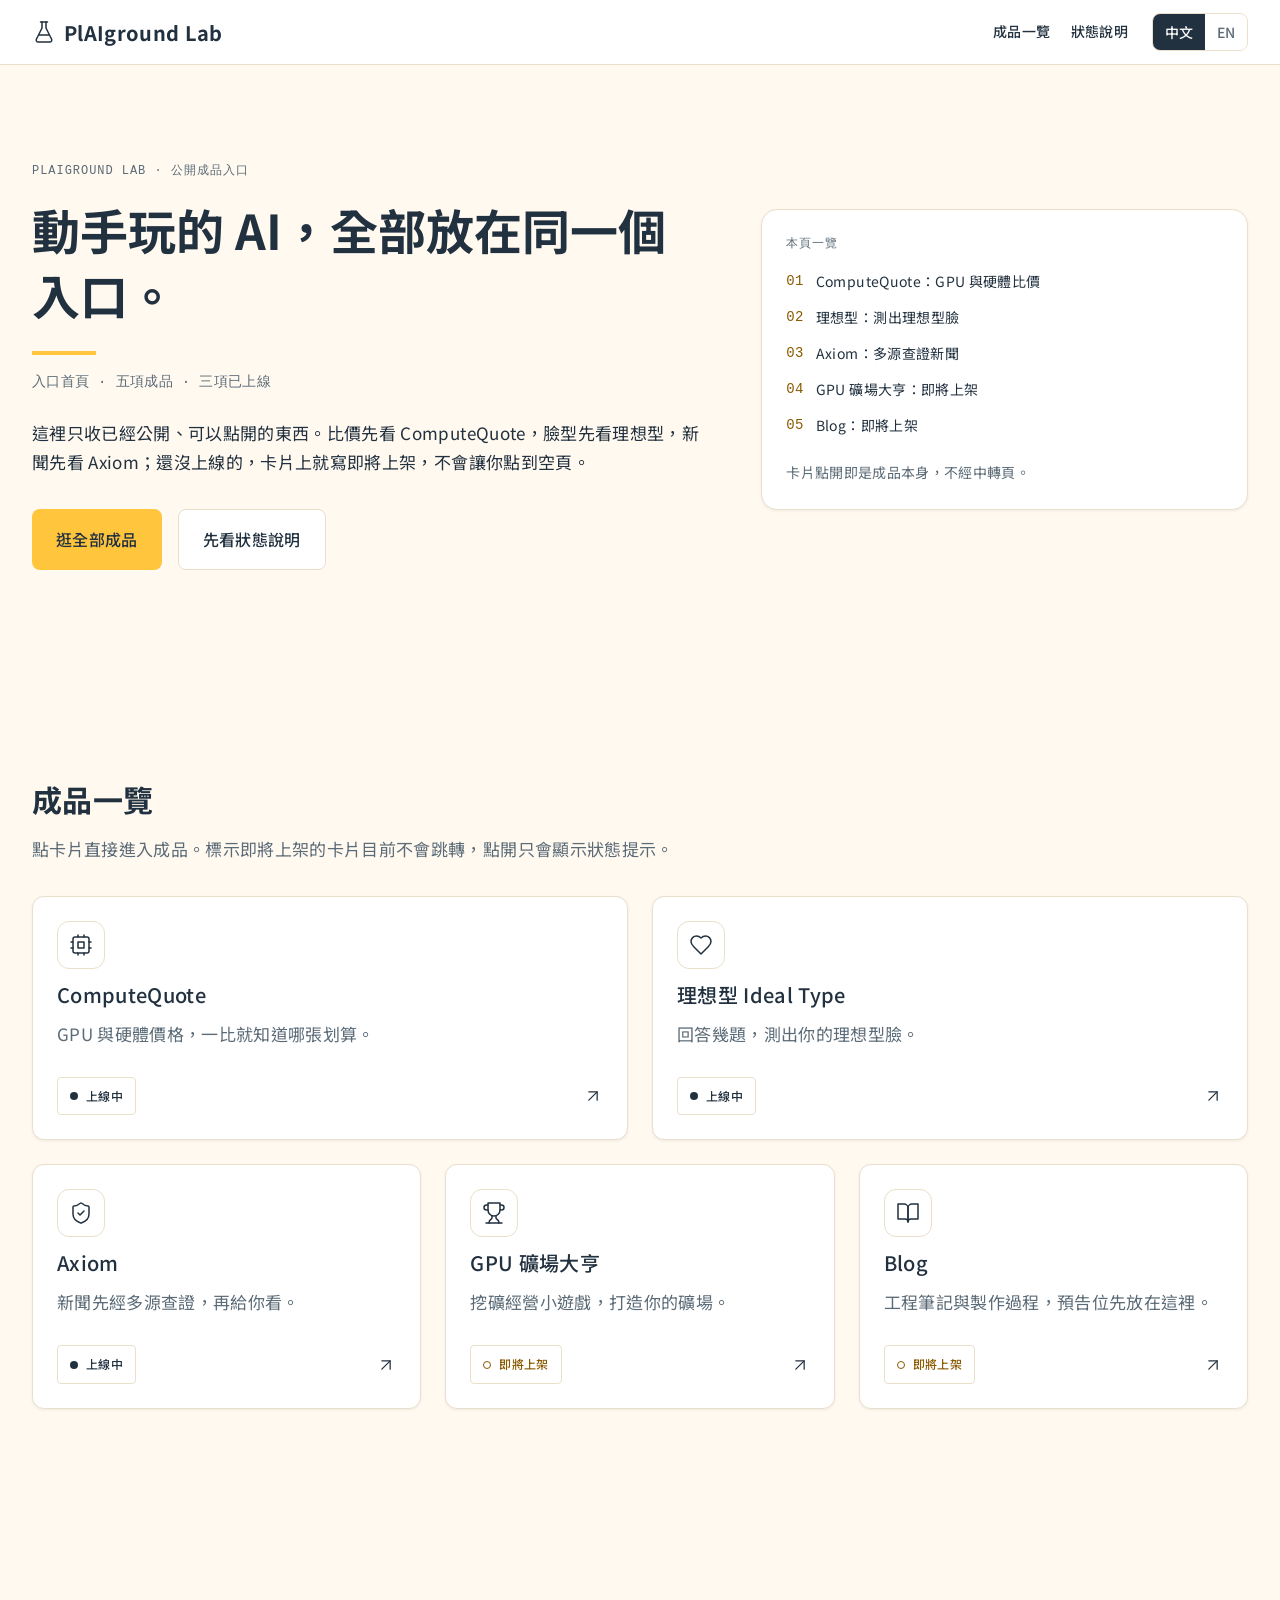
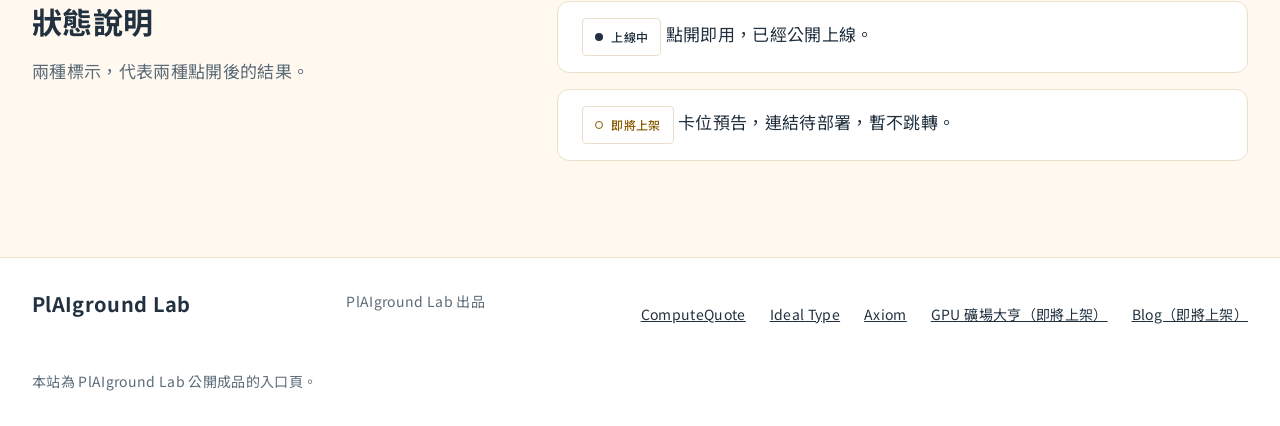
==== commit a54daa47: "gh-apply: put index.html" ====
--- a/index.html
+++ b/index.html
@@ -64,7 +64,7 @@
       <h2 id="products-title" data-zh="成品一覽" data-en="All creations">成品一覽</h2>
       <p class="section-sub" data-zh="點卡片直接進入成品。標示即將上架的卡片目前不會跳轉，點開只會顯示狀態提示。" data-en="Tap a card to open the creation. Cards marked coming soon do not navigate yet; tapping one shows a status note instead.">點卡片直接進入成品。標示即將上架的卡片目前不會跳轉，點開只會顯示狀態提示。</p>
       <div class="card-wall">
-        <a class="card card-wide" href="https://r85075515.github.io/computequote/" target="_blank" rel="noopener">
+        <a class="card card-wide" href="http://computequote.plaigroundlab.com/" target="_blank" rel="noopener">
           <span class="card-icon" aria-hidden="true"><svg viewBox="0 0 24 24" fill="none" stroke="currentColor" stroke-width="1.5" stroke-linecap="round" stroke-linejoin="round"><rect x="4" y="4" width="16" height="16" rx="2"/><rect x="9" y="9" width="6" height="6"/><path d="M15 2v2M15 20v2M2 15h2M2 9h2M20 15h2M20 9h2M9 2v2M9 20v2"/></svg></span>
           <span class="card-name" data-zh="ComputeQuote" data-en="ComputeQuote">ComputeQuote</span>
           <span class="card-desc" data-zh="GPU 與硬體價格，一比就知道哪張划算。" data-en="Compare GPU and hardware prices before you buy.">GPU 與硬體價格，一比就知道哪張划算。</span>
@@ -76,7 +76,7 @@
           <span class="card-desc" data-zh="回答幾題，測出你的理想型臉。" data-en="Answer a few questions and meet your ideal-type face.">回答幾題，測出你的理想型臉。</span>
           <span class="card-foot"><span class="badge badge-live"><span class="badge-dot" aria-hidden="true"></span><span data-zh="上線中" data-en="Live now">上線中</span></span><span class="arrow" aria-hidden="true"><svg viewBox="0 0 24 24" fill="none" stroke="currentColor" stroke-width="1.5" stroke-linecap="round" stroke-linejoin="round" aria-hidden="true"><path d="M7 7h10v10"/><path d="M7 17 17 7"/></svg></span></span>
         </a>
-        <a class="card" href="https://r85075515.github.io/Trust-digest/" target="_blank" rel="noopener">
+        <a class="card" href="http://axiom.plaigroundlab.com/" target="_blank" rel="noopener">
           <span class="card-icon" aria-hidden="true"><svg viewBox="0 0 24 24" fill="none" stroke="currentColor" stroke-width="1.5" stroke-linecap="round" stroke-linejoin="round"><path d="M20 13c0 5-3.5 7.5-7.66 8.95a1 1 0 0 1-.67-.01C7.5 20.5 4 18 4 13V6a1 1 0 0 1 1-1c2 0 4.5-1.2 6.24-2.72a1.17 1.17 0 0 1 1.52 0C14.51 3.81 17 5 19 5a1 1 0 0 1 1 1z"/><path d="m9 12 2 2 4-4"/></svg></span>
           <span class="card-name" data-zh="Axiom" data-en="Axiom">Axiom</span>
           <span class="card-desc" data-zh="新聞先經多源查證，再給你看。" data-en="News checked against multiple sources first.">新聞先經多源查證，再給你看。</span>
@@ -116,9 +116,9 @@
     <p class="footer-brand">PlAIground Lab</p>
     <p class="footer-out" data-zh="PlAIground Lab 出品" data-en="Made by PlAIground Lab">PlAIground Lab 出品</p>
     <nav class="footer-links" aria-label="產品直達 / Products">
-      <a href="https://r85075515.github.io/computequote/" target="_blank" rel="noopener">ComputeQuote</a>
+      <a href="http://computequote.plaigroundlab.com/" target="_blank" rel="noopener">ComputeQuote</a>
       <a href="https://ideal-type.plaigroundlab.com" target="_blank" rel="noopener">Ideal Type</a>
-      <a href="https://r85075515.github.io/Trust-digest/" target="_blank" rel="noopener">Axiom</a>
+      <a href="http://axiom.plaigroundlab.com/" target="_blank" rel="noopener">Axiom</a>
       <a href="#status" data-zh="GPU 礦場大亨（即將上架）" data-en="GPU Tycoon (coming soon)">GPU 礦場大亨（即將上架）</a>
       <a href="#products" data-zh="Blog（即將上架）" data-en="Blog (coming soon)">Blog（即將上架）</a>
     </nav>
--- a/tokens.css
+++ b/tokens.css
@@ -0,0 +1,111 @@
+/* tokens.css — PlAIground Lab shared design tokens (master candidate v0.2)
+   Source of truth: DESIGN.md in this folder + AI Geek Blog spec v1.2 §3.3–3.6.
+   Rules: reference these variables only. No raw hex, no off-scale px values
+   in page CSS. Missing token? Report the gap; do not invent a value.
+   Bilingual: default variables are zh-TW; html[lang="en"] overrides below
+   switch body size, line-height, letter-spacing and text measure for EN. */
+
+:root {
+  /* Color — 5 roles, warm-tinted neutrals (see DESIGN.md for rationale) */
+  --color-bg: #FFF9F0;
+  --color-surface: #FFFFFF;
+  --color-border: #EADFCB;
+  --color-text: #22313F;
+  --color-text-secondary: #5B6B77;
+  --color-accent: #FFC53D;        /* only: primary CTA + signature rule, <=10% */
+  --color-accent-text: #8A5A00;   /* accent as small text (contrast-safe) */
+  --color-code-bg: #FFF1DC;
+
+  /* Typography */
+  --font-sans: "Noto Sans TC", "PingFang TC", "Microsoft JhengHei", sans-serif;
+  --font-mono: ui-monospace, "SF Mono", "Cascadia Mono", Menlo, monospace;
+  --font-weight-regular: 400;
+  --font-weight-medium: 500;
+  --font-weight-bold: 700;
+  --font-size-12: 12px;
+  --font-size-14: 14px;
+  --font-size-16: 16px;
+  --font-size-body: 17px; /* registered CJK body exception, see DESIGN.md */
+  --font-size-20: 20px;
+  --font-size-24: 24px;
+  --font-size-30: 30px;
+  --font-size-36: 36px;
+  --font-size-48: 48px;
+  --line-height-body: 1.7;        /* zh-TW body */
+  --line-height-heading: 1.35;    /* zh-TW headings: 1.3–1.4 */
+  --letter-spacing-body: 0.02em;  /* zh-TW body */
+  --letter-spacing-display: 0;    /* zh-TW large headings */
+  --letter-spacing-label: 0.08em; /* uppercase labels: 0.06–0.10em */
+
+  /* English typography (applied via html[lang="en"] override below) */
+  --font-size-body-en: 16px;
+  --line-height-body-en: 1.55;    /* EN body range: 1.5–1.6 */
+  --line-height-heading-en: 1.2;
+  --letter-spacing-body-en: 0;
+  --letter-spacing-display-en: -0.02em; /* EN headings >= 36px */
+  --container-text-max-en: 66ch;  /* EN line length ceiling */
+
+  /* Layout */
+  --container-max: 1280px;
+  --container-text-max: 800px;    /* zh-TW line length: 30–40 chars */
+  --gutter-desktop: 32px;
+  --gutter-mobile: 24px;
+
+  /* Spacing scale — the only allowed spacing values */
+  --space-4: 4px;
+  --space-8: 8px;
+  --space-12: 12px;
+  --space-16: 16px;
+  --space-24: 24px;
+  --space-32: 32px;
+  --space-48: 48px;
+  --space-64: 64px;
+  --space-96: 96px;
+  --space-128: 128px;
+  --section-padding-block: clamp(64px, 8vw, 96px);
+
+  /* Radius — bound to component type */
+  --radius-badge: 4px;
+  --radius-control: 8px;   /* buttons, inputs */
+  --radius-card: 12px;
+  --radius-large: 16px;    /* modals, large containers */
+  --radius-full: 9999px;   /* pills, avatars */
+
+  /* Shadow — 3 levels only, opacity <= .16 */
+  --shadow-sm: 0 1px 3px rgba(34, 49, 63, 0.08);
+  --shadow-md: 0 4px 12px rgba(34, 49, 63, 0.12);
+  --shadow-lg: 0 8px 24px rgba(34, 49, 63, 0.16);
+
+  /* Motion — one page moment; UI <= 300ms; transform/opacity only */
+  --motion-ui: 150ms ease-out;
+  --motion-page: 600ms cubic-bezier(0.16, 1, 0.3, 1);
+  --motion-stagger-step: 50ms;
+
+  /* Icons — Lucide only, 1.5px stroke */
+  --icon-size-sm: 16px;
+  --icon-size-md: 20px;
+  --icon-size-lg: 24px;
+
+  /* Focus — one style site-wide */
+  --focus-ring: 2px solid var(--color-accent-text);
+  --focus-offset: 2px;
+}
+
+/* English override — same variables, EN values. Page CSS must not branch
+   on language itself; it consumes the variables only. */
+html[lang="en"] {
+  --font-size-body: var(--font-size-body-en);
+  --line-height-body: var(--line-height-body-en);
+  --line-height-heading: var(--line-height-heading-en);
+  --letter-spacing-body: var(--letter-spacing-body-en);
+  --letter-spacing-display: var(--letter-spacing-display-en);
+  --container-text-max: var(--container-text-max-en);
+}
+
+@media (prefers-reduced-motion: reduce) {
+  :root {
+    --motion-ui: 0ms;
+    --motion-page: 0ms;
+    --motion-stagger-step: 0ms;
+  }
+}
--- a/style.css
+++ b/style.css
@@ -1,104 +1,313 @@
-:root{
-  --cream:#FFF9F0; --cream2:#FFF1DC; --ink:#22313F; --gray:#5B6B77;
-  --orange:#FF7A59; --orange-dark:#D94F26; --green:#2BB673; --yellow:#FFC53D;
-  --purple:#7C6BD9; --blue:#0B5FA5; --line:#EADFCB;
-  --live-fg:#1F7A4D; --live-bg:#E6F4EA; --soon-fg:#8A5A00; --soon-bg:#FFF1CC;
-}
-*{box-sizing:border-box}
-html{scroll-behavior:smooth;scroll-padding-top:80px}
-body{margin:0;background:var(--cream);color:var(--ink);
-  font-family:'Nunito','Noto Sans TC',sans-serif;font-size:16px;line-height:1.6}
-a{color:var(--blue)}
-a:focus-visible,.btn:focus-visible{outline:3px solid var(--blue);outline-offset:2px}
-.wrap{max-width:1120px;margin:0 auto;padding:0 20px}
-@media(min-width:1024px){.wrap{padding:0 32px}}
-.skip-link{position:absolute;left:-999px;top:0;background:var(--ink);color:#fff;padding:12px 16px;z-index:20}
-.skip-link:focus{left:8px;top:8px}
-.topbar{position:sticky;top:0;background:#fff;border-bottom:1px solid var(--line);z-index:10}
-.topbar-inner{display:flex;align-items:center;justify-content:space-between;height:64px}
-.brand{display:flex;align-items:center;gap:10px;text-decoration:none;color:var(--ink)}
-.brand-flask{width:36px;height:36px}
-.brand-name{font-family:'Fredoka','Noto Sans TC',sans-serif;font-weight:600;font-size:20px}
-.brand-sub{font-size:14px;color:var(--gray)}
-.nav-link{display:inline-flex;align-items:center;min-height:44px;padding:0 8px;font-weight:700;color:var(--ink);text-decoration:none}
-.hero{position:relative;background:var(--cream2);overflow:hidden}
-.hero-inner{padding:48px 20px 40px;max-width:1120px;margin:0 auto}
-@media(min-width:1024px){.hero-inner{padding:64px 32px 56px}}
-.eyebrow{margin:0 0 12px;font-size:14px;font-weight:800;letter-spacing:.08em;color:var(--gray)}
-h1{margin:0 0 16px;font-family:'Fredoka','Noto Sans TC',sans-serif;font-weight:600;font-size:40px;line-height:1.2}
-@media(min-width:1024px){h1{font-size:56px}}
-.hero-sub{margin:0 0 6px;font-size:17px;color:var(--gray);max-width:560px}
-.hero-tagline-en{margin:-8px 0 12px;font-family:'Fredoka','Noto Sans TC',sans-serif;font-weight:500;font-size:18px;color:var(--ink)}
-.hero-sub-en{margin:0 0 24px;font-size:14px;color:var(--gray);max-width:560px}
-.hero-actions{display:flex;gap:12px;flex-wrap:wrap}
-@keyframes heroIn{from{opacity:0;transform:translateY(12px)}to{opacity:1;transform:translateY(0)}}
-@keyframes heroFade{from{opacity:0}to{opacity:1}}
-.eyebrow{animation:heroIn .4s ease-out both}
-.hero h1{animation:heroIn .4s ease-out .06s both}
-.hero-tagline-en{animation:heroIn .4s ease-out .12s both}
-.hero-sub{animation:heroIn .4s ease-out .18s both}
-.hero-sub-en{animation:heroIn .4s ease-out .24s both}
-.hero-actions{animation:heroIn .4s ease-out .3s both}
-.floats{animation:heroFade .4s ease-out .15s both}
-.btn{display:inline-flex;align-items:center;justify-content:center;min-height:48px;padding:0 24px;border-radius:999px;font-size:16px;font-weight:800;text-decoration:none;transition:transform .2s ease,box-shadow .2s ease,background-color .2s ease}
-.btn-primary{background:var(--ink);color:#fff}
-.btn-secondary{background:#fff;color:var(--ink);border:2px solid var(--ink)}
-.btn:hover{transform:translateY(-1px)}
-.btn-primary:hover{background:#17242F}
-.btn-secondary:hover{background:var(--cream2)}
-.btn:active{transform:translateY(1px)}
-.floats{position:absolute;right:6%;top:28px;pointer-events:none}
-.bubble{position:absolute;width:64px;height:64px;border:2.5px solid var(--green);border-radius:50%;animation:float 6s ease-in-out infinite alternate}
-.bubble::after{content:"";position:absolute;right:10px;top:12px;width:12px;height:12px;border:2px solid var(--green);border-radius:50%}
-.star{position:absolute;left:80px;top:56px;font-size:28px;color:var(--yellow);animation:float 6s ease-in-out infinite alternate;animation-delay:1s}
-.dot{position:absolute;left:52px;top:110px;width:14px;height:14px;border-radius:50%;background:var(--purple);animation:float 6s ease-in-out infinite alternate;animation-delay:2s}
-@keyframes float{from{transform:translateY(0)}to{transform:translateY(-8px)}}
-@media(max-width:767px){.floats{transform:scale(.5);transform-origin:top right;right:4%}}
-.products{padding:48px 0 16px}
-@media(min-width:1024px){.products{padding:80px 0 24px}}
-h2{margin:0 0 8px;font-family:'Fredoka','Noto Sans TC',sans-serif;font-weight:600;font-size:24px}
-@media(min-width:1024px){h2{font-size:32px}}
-.section-sub{margin:0 0 24px;color:var(--gray);font-size:14px}
-.section-en{margin:0 0 12px;color:var(--gray);font-size:14px;font-weight:700;letter-spacing:.04em}
-.status .section-en{margin-bottom:16px}
-.card-wall{display:grid;grid-template-columns:1fr;gap:20px}
-@media(min-width:768px){.card-wall{grid-template-columns:1fr 1fr;gap:24px}}
-@media(min-width:1280px){.card-wall{grid-template-columns:repeat(4,1fr)}}
-.card{display:flex;flex-direction:column;gap:12px;background:#fff;border:1px solid var(--line);border-radius:24px;padding:24px;text-decoration:none;color:var(--ink);min-height:280px;box-shadow:0 8px 24px rgba(34,49,63,.10);animation:fadeUp .4s ease-out both;transition:transform .2s ease,box-shadow .2s ease}
-.card:nth-child(2){animation-delay:.06s}.card:nth-child(3){animation-delay:.12s}.card:nth-child(4){animation-delay:.18s}
-@keyframes fadeUp{from{opacity:0;transform:translateY(16px)}to{opacity:1;transform:translateY(0)}}
-@media(hover:hover){.card:hover{transform:translateY(-4px);box-shadow:0 14px 32px rgba(34,49,63,.14)}.card:hover .arrow{transform:translate(2px,-2px)}}
-.card-icon{display:block;width:56px;height:56px}
-.card-icon svg{width:56px;height:56px}
-.icon-orange svg{background:#FFF1DC;border-radius:16px}
-.icon-purple svg{background:#EFEBFF;border-radius:16px}
-.icon-blue svg{background:#E6EFFA;border-radius:16px}
-.icon-yellow svg{background:#FFF4CC;border-radius:16px}
-.card-name{font-family:'Fredoka','Noto Sans TC',sans-serif;font-weight:600;font-size:20px;line-height:1.3}
-.card-name small{display:block;font-family:'Nunito','Noto Sans TC',sans-serif;font-size:14px;font-weight:400;color:var(--gray)}
-.card-en{margin-top:2px}
-.card-desc{font-size:16px}
-.card-foot{margin-top:auto;display:flex;align-items:center;justify-content:space-between}
-.badge{display:inline-flex;align-items:center;gap:6px;min-height:24px;padding:0 10px;border-radius:999px;font-size:13px;font-weight:800}
-.badge-live{color:var(--live-fg);background:var(--live-bg)}
-.badge-soon{color:var(--soon-fg);background:var(--soon-bg)}
-.badge-dot{width:8px;height:8px;border-radius:50%;background:var(--live-fg)}
-.badge-ring{width:8px;height:8px;border-radius:50%;border:2px solid var(--soon-fg);background:transparent}
-.arrow{font-size:20px;color:var(--ink);transition:transform .2s ease}
-.status{padding:32px 0 48px}
-@media(min-width:1024px){.status{padding:48px 0 80px}}
-.status-grid{display:grid;gap:16px}
-@media(min-width:768px){.status-grid{grid-template-columns:1fr 1fr}}
-.status-grid p{background:var(--cream2);border:1px solid var(--line);border-radius:16px;padding:16px 20px;margin:0}
-footer{border-top:1px solid var(--line);background:#fff}
-.footer-inner{padding:32px 20px;display:flex;flex-direction:column;gap:16px}
-@media(min-width:768px){.footer-inner{flex-direction:row;justify-content:space-between;align-items:flex-start;gap:32px}.footer-links{max-width:420px}}
-.footer-brand{margin:0;font-family:'Fredoka','Noto Sans TC',sans-serif;font-weight:600;font-size:18px}
-.footer-links{display:flex;gap:8px 20px;flex-wrap:wrap}
-.footer-links a{display:inline-flex;align-items:center;min-height:44px;color:var(--ink)}
-.footer-copy{margin:0;font-size:14px;color:var(--gray)}
-.toast{position:fixed;left:50%;bottom:24px;transform:translateX(-50%);background:var(--ink);color:#fff;padding:14px 20px;border-radius:999px;font-weight:700;box-shadow:0 8px 24px rgba(34,49,63,.25);z-index:30;max-width:calc(100% - 40px);text-align:center}
-@media (prefers-reduced-motion: reduce){
-  html{scroll-behavior:auto}
-  *,*::before,*::after{animation:none !important;transition:none !important}
-}
+/* Portal 05 redesign: page CSS consumes tokens.css variables only.
+   Literal lengths below are limited to the DESIGN-registered values:
+   1px borders, 2px focus ring (via --focus-ring), 8px card entrance
+   shift and 2px / 4px hover shifts from DESIGN.md, and viewport
+   breakpoints (not spacing values). No other px literals are used. */
+* { box-sizing: border-box; }
+html { scroll-behavior: smooth; }
+body {
+  margin: 0;
+  background: var(--color-bg);
+  color: var(--color-text);
+  font-family: var(--font-sans);
+  font-size: var(--font-size-body);
+  line-height: var(--line-height-body);
+  letter-spacing: var(--letter-spacing-body);
+}
+a { color: var(--color-text); }
+a:focus-visible, button:focus-visible {
+  outline: var(--focus-ring);
+  outline-offset: var(--focus-offset);
+}
+.wrap {
+  max-width: var(--container-max);
+  margin-inline: auto;
+  padding-inline: var(--gutter-mobile);
+}
+@media (min-width: 1024px) {
+  .wrap { padding-inline: var(--gutter-desktop); }
+}
+.skip-link {
+  position: absolute;
+  left: calc(var(--space-8) * -1);
+  top: var(--space-8);
+  background: var(--color-text);
+  color: var(--color-surface);
+  padding: var(--space-12) var(--space-16);
+  z-index: 1;
+}
+.skip-link:not(:focus) {
+  position: absolute;
+  width: 1px;
+  height: 1px;
+  overflow: hidden;
+  clip: rect(0, 0, 0, 0);
+}
+.topbar {
+  position: sticky;
+  top: 0;
+  background: var(--color-surface);
+  border-bottom: 1px solid var(--color-border);
+  z-index: 1;
+}
+.topbar-inner {
+  display: flex;
+  align-items: center;
+  justify-content: space-between;
+  gap: var(--space-16);
+  min-height: var(--space-64);
+  padding-block: var(--space-8);
+}
+.brand {
+  display: flex;
+  align-items: center;
+  gap: var(--space-8);
+  text-decoration: none;
+  color: var(--color-text);
+  font-weight: var(--font-weight-bold);
+  font-size: var(--font-size-20);
+  line-height: var(--line-height-heading);
+}
+.brand-mark { width: var(--icon-size-lg); height: var(--icon-size-lg); }
+.topbar-right { display: flex; align-items: center; gap: var(--space-16); flex-wrap: wrap; justify-content: flex-end; }
+.nav-link {
+  display: inline-flex;
+  align-items: center;
+  min-height: var(--space-48);
+  padding-inline: var(--space-8);
+  font-size: var(--font-size-14);
+  font-weight: var(--font-weight-medium);
+  text-decoration: none;
+}
+.nav-link:hover { text-decoration: underline; }
+.nav-link:active { opacity: 0.7; }
+.lang-switch {
+  display: inline-flex;
+  border: 1px solid var(--color-border);
+  border-radius: var(--radius-control);
+  overflow: hidden;
+}
+.lang-btn {
+  border: 0;
+  background: var(--color-surface);
+  color: var(--color-text-secondary);
+  font-family: var(--font-sans);
+  font-size: var(--font-size-14);
+  font-weight: var(--font-weight-medium);
+  padding: var(--space-8) var(--space-12);
+  cursor: pointer;
+  transition: background-color var(--motion-ui), color var(--motion-ui);
+}
+.lang-btn.is-active { background: var(--color-text); color: var(--color-surface); }
+.lang-btn:hover { color: var(--color-text); }
+.lang-btn:active { opacity: 0.7; }
+.lang-btn:disabled { opacity: 0.5; cursor: not-allowed; }
+.hero { padding-block: var(--section-padding-block); }
+.hero-grid { display: grid; gap: var(--space-32); }
+@media (min-width: 1024px) {
+  .hero-grid { grid-template-columns: minmax(0, 7fr) minmax(0, 5fr); gap: var(--space-48); }
+  .hero-note { margin-top: var(--space-48); }
+}
+.eyebrow {
+  margin: 0 0 var(--space-16);
+  font-family: var(--font-mono);
+  font-size: var(--font-size-12);
+  font-weight: var(--font-weight-medium);
+  letter-spacing: var(--letter-spacing-label);
+  color: var(--color-text-secondary);
+  text-transform: uppercase;
+}
+h1 {
+  margin: 0;
+  font-size: var(--font-size-36);
+  line-height: var(--line-height-heading);
+  letter-spacing: var(--letter-spacing-display);
+  font-weight: var(--font-weight-bold);
+}
+@media (min-width: 1024px) {
+  h1 { font-size: var(--font-size-48); }
+}
+.signature {
+  width: var(--space-64);
+  height: var(--space-4);
+  background: var(--color-accent);
+  margin-block: var(--space-24) var(--space-16);
+}
+.hero-meta {
+  margin: 0 0 var(--space-24);
+  font-family: var(--font-mono);
+  font-size: var(--font-size-14);
+  color: var(--color-text-secondary);
+}
+.hero-sub {
+  margin: 0 0 var(--space-32);
+  max-width: var(--container-text-max);
+}
+.hero-actions { display: flex; gap: var(--space-16); flex-wrap: wrap; }
+.btn {
+  display: inline-flex;
+  align-items: center;
+  justify-content: center;
+  padding: var(--space-16) var(--space-24);
+  border-radius: var(--radius-control);
+  font-size: var(--font-size-16);
+  font-weight: var(--font-weight-medium);
+  text-decoration: none;
+  transition: transform var(--motion-ui), box-shadow var(--motion-ui), background-color var(--motion-ui);
+}
+.btn-primary { background: var(--color-accent); color: var(--color-text); }
+.btn-primary:hover { box-shadow: var(--shadow-md); transform: translateY(-2px); }
+.btn-primary:active { transform: translateY(0); box-shadow: none; }
+.btn-primary:disabled { opacity: 0.5; cursor: not-allowed; }
+.btn-secondary { background: var(--color-surface); color: var(--color-text); border: 1px solid var(--color-border); }
+.btn-secondary:hover { box-shadow: var(--shadow-sm); transform: translateY(-2px); }
+.btn-secondary:active { transform: translateY(0); box-shadow: none; }
+.btn-secondary:disabled { opacity: 0.5; cursor: not-allowed; }
+.hero-note {
+  background: var(--color-surface);
+  border: 1px solid var(--color-border);
+  border-radius: var(--radius-large);
+  padding: var(--space-24);
+  box-shadow: var(--shadow-sm);
+  align-self: start;
+}
+.hero-note-label {
+  margin: 0 0 var(--space-16);
+  font-family: var(--font-mono);
+  font-size: var(--font-size-12);
+  letter-spacing: var(--letter-spacing-label);
+  color: var(--color-text-secondary);
+}
+.hero-note-list { list-style: none; margin: 0 0 var(--space-24); padding: 0; display: grid; gap: var(--space-12); }
+.hero-note-list li { display: flex; gap: var(--space-12); font-size: var(--font-size-14); }
+.note-num { font-family: var(--font-mono); color: var(--color-accent-text); flex-shrink: 0; }
+.hero-note-foot { margin: 0; font-size: var(--font-size-14); color: var(--color-text-secondary); }
+.products { padding-block: var(--section-padding-block); }
+h2 {
+  margin: 0 0 var(--space-16);
+  font-size: var(--font-size-24);
+  line-height: var(--line-height-heading);
+  font-weight: var(--font-weight-bold);
+}
+@media (min-width: 1024px) {
+  h2 { font-size: var(--font-size-30); }
+}
+.section-sub {
+  margin: 0 0 var(--space-32);
+  color: var(--color-text-secondary);
+  max-width: var(--container-text-max);
+}
+.card-wall { display: grid; grid-template-columns: 1fr; gap: var(--space-24); }
+@media (min-width: 768px) {
+  .card-wall { grid-template-columns: repeat(2, 1fr); }
+  .card-wide { grid-column: span 2; }
+}
+@media (min-width: 1024px) {
+  .card-wall { grid-template-columns: repeat(6, 1fr); }
+  .card-wide { grid-column: span 3; }
+  .card:not(.card-wide) { grid-column: span 2; }
+}
+.card {
+  display: flex;
+  flex-direction: column;
+  gap: var(--space-12);
+  background: var(--color-surface);
+  border: 1px solid var(--color-border);
+  border-radius: var(--radius-card);
+  padding: var(--space-24);
+  text-decoration: none;
+  color: var(--color-text);
+  box-shadow: var(--shadow-sm);
+  animation: cardIn var(--motion-ui) ease-out both;
+  transition: transform var(--motion-ui), box-shadow var(--motion-ui);
+}
+.card:nth-child(2) { animation-delay: calc(var(--motion-stagger-step) * 1); }
+.card:nth-child(3) { animation-delay: calc(var(--motion-stagger-step) * 2); }
+.card:nth-child(4) { animation-delay: calc(var(--motion-stagger-step) * 3); }
+.card:nth-child(5) { animation-delay: calc(var(--motion-stagger-step) * 4); }
+@keyframes cardIn {
+  from { opacity: 0; transform: translateY(8px); }
+  to { opacity: 1; transform: translateY(0); }
+}
+@media (hover: hover) {
+  .card:hover { transform: translateY(-2px); box-shadow: var(--shadow-md); }
+  .card:hover .arrow svg { transform: translate(4px, -4px); }
+}
+.card:active { transform: translateY(0); box-shadow: var(--shadow-sm); }
+.card-icon {
+  display: inline-flex;
+  align-items: center;
+  justify-content: center;
+  width: var(--space-48);
+  height: var(--space-48);
+  border: 1px solid var(--color-border);
+  border-radius: var(--radius-card);
+  background: var(--color-surface);
+}
+.card-icon svg { width: var(--icon-size-lg); height: var(--icon-size-lg); }
+.card-name { font-size: var(--font-size-20); line-height: var(--line-height-heading); font-weight: var(--font-weight-medium); }
+.card-desc { color: var(--color-text-secondary); }
+.card-foot { margin-top: auto; display: flex; align-items: center; justify-content: space-between; gap: var(--space-16); padding-top: var(--space-16); }
+.badge {
+  display: inline-flex;
+  align-items: center;
+  gap: var(--space-8);
+  padding: var(--space-8) var(--space-12);
+  border-radius: var(--radius-badge);
+  font-size: var(--font-size-12);
+  font-weight: var(--font-weight-medium);
+  border: 1px solid var(--color-border);
+}
+.badge-live { color: var(--color-text); background: var(--color-surface); }
+.badge-soon { color: var(--color-accent-text); background: var(--color-surface); }
+.badge-dot { width: var(--space-8); height: var(--space-8); border-radius: var(--radius-full); background: var(--color-text); }
+.badge-ring { width: var(--space-8); height: var(--space-8); border-radius: var(--radius-full); border: 1px solid var(--color-accent-text); }
+.arrow { display: inline-flex; }
+.arrow svg { width: var(--icon-size-md); height: var(--icon-size-md); transition: transform var(--motion-ui); }
+.status { padding-block: var(--section-padding-block); }
+.status-inner { display: grid; gap: var(--space-32); }
+@media (min-width: 1024px) {
+  .status-inner { grid-template-columns: minmax(0, 5fr) minmax(0, 7fr); }
+}
+.status-grid { display: grid; gap: var(--space-16); align-content: start; }
+.status-grid p {
+  margin: 0;
+  background: var(--color-surface);
+  border: 1px solid var(--color-border);
+  border-radius: var(--radius-card);
+  padding: var(--space-16) var(--space-24);
+}
+footer { border-top: 1px solid var(--color-border); background: var(--color-surface); }
+.footer-inner {
+  padding-block: var(--space-32);
+  display: flex;
+  flex-direction: column;
+  gap: var(--space-16);
+}
+@media (min-width: 768px) {
+  .footer-inner { flex-direction: row; flex-wrap: wrap; justify-content: space-between; align-items: flex-start; gap: var(--space-32); }
+}
+.footer-brand { margin: 0; font-size: var(--font-size-20); font-weight: var(--font-weight-bold); line-height: var(--line-height-heading); }
+.footer-out { margin: 0; font-size: var(--font-size-14); color: var(--color-text-secondary); }
+.footer-links { display: flex; gap: var(--space-8) var(--space-24); flex-wrap: wrap; }
+.footer-links a { display: inline-flex; align-items: center; min-height: var(--space-48); font-size: var(--font-size-14); }
+.footer-copy { margin: 0; font-size: var(--font-size-14); color: var(--color-text-secondary); }
+.toast {
+  position: fixed;
+  left: 50%;
+  bottom: var(--space-24);
+  transform: translateX(-50%);
+  background: var(--color-text);
+  color: var(--color-surface);
+  padding: var(--space-16) var(--space-24);
+  border-radius: var(--radius-full);
+  font-weight: var(--font-weight-medium);
+  box-shadow: var(--shadow-lg);
+  z-index: 1;
+  max-width: calc(100% - var(--space-48));
+  text-align: center;
+}
+@media (prefers-reduced-motion: reduce) {
+  html { scroll-behavior: auto; }
+  *, *::before, *::after { animation: none !important; transition: none !important; }
+}
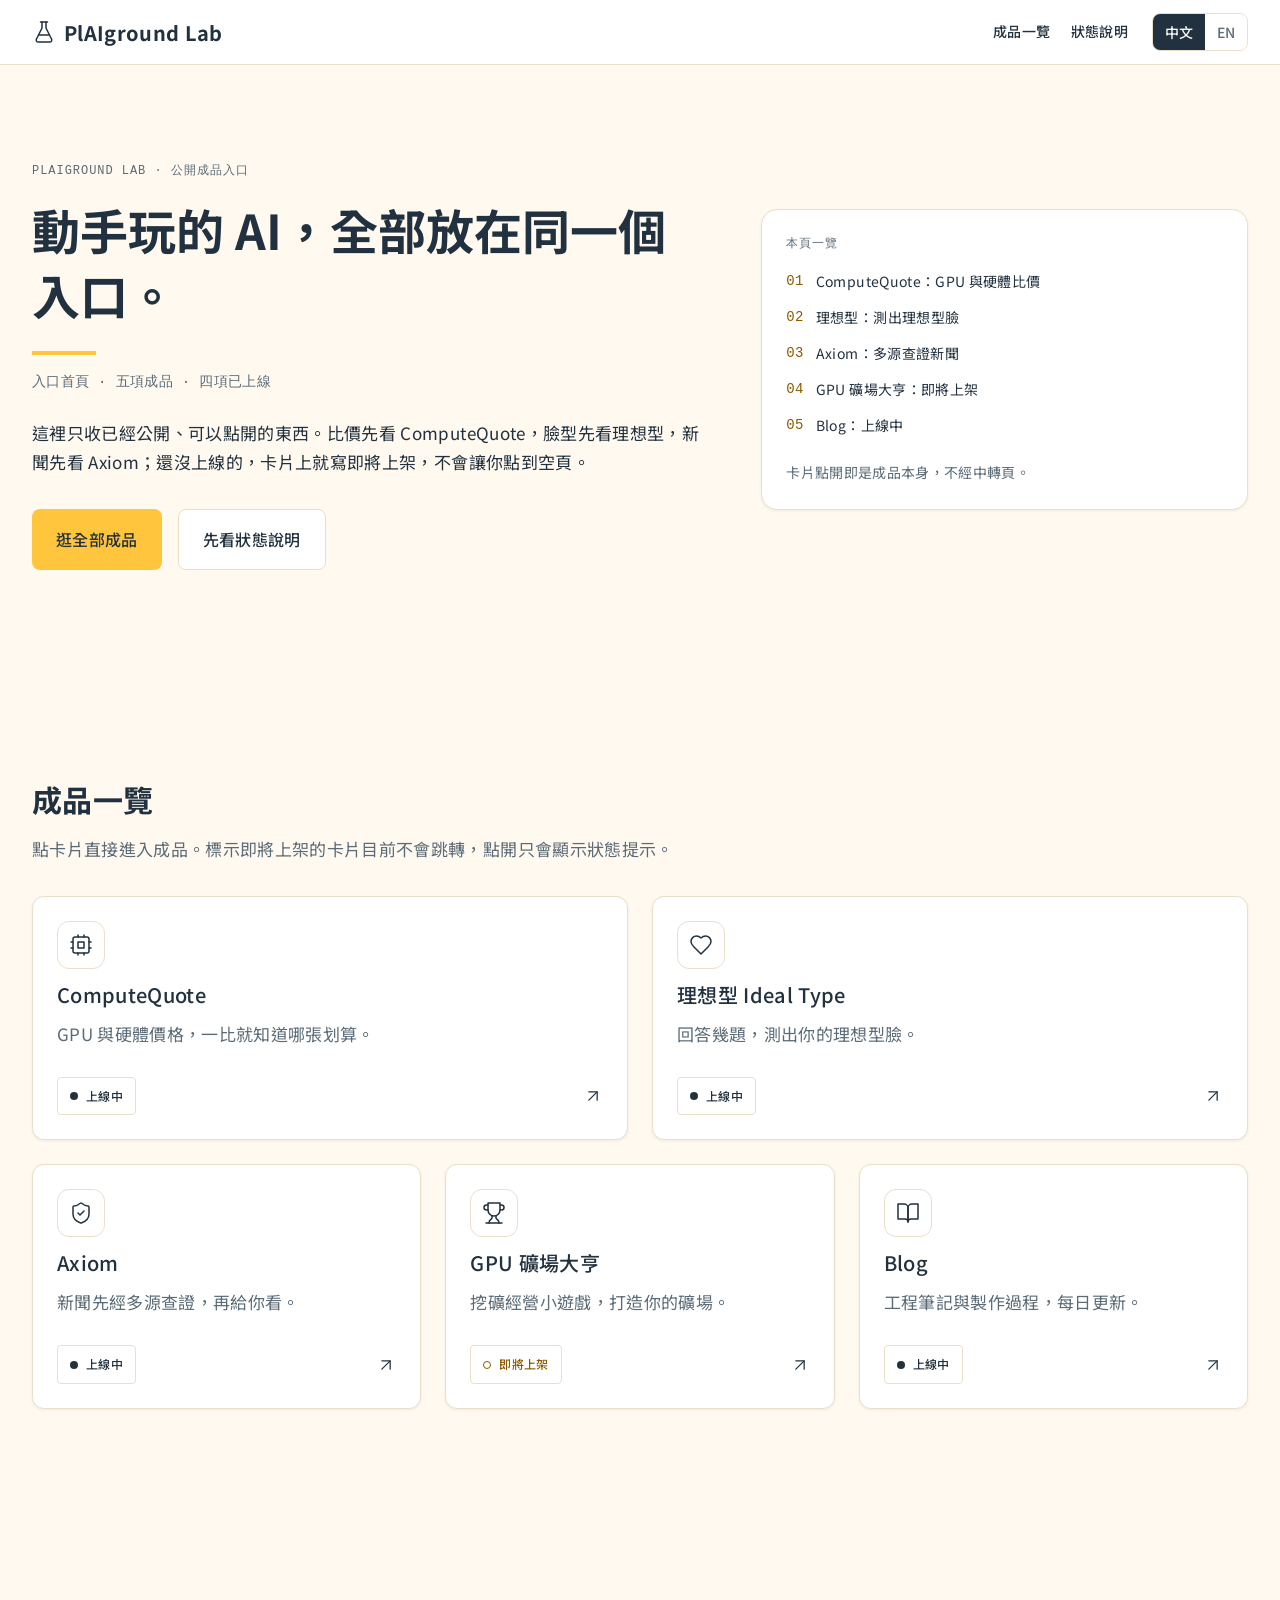
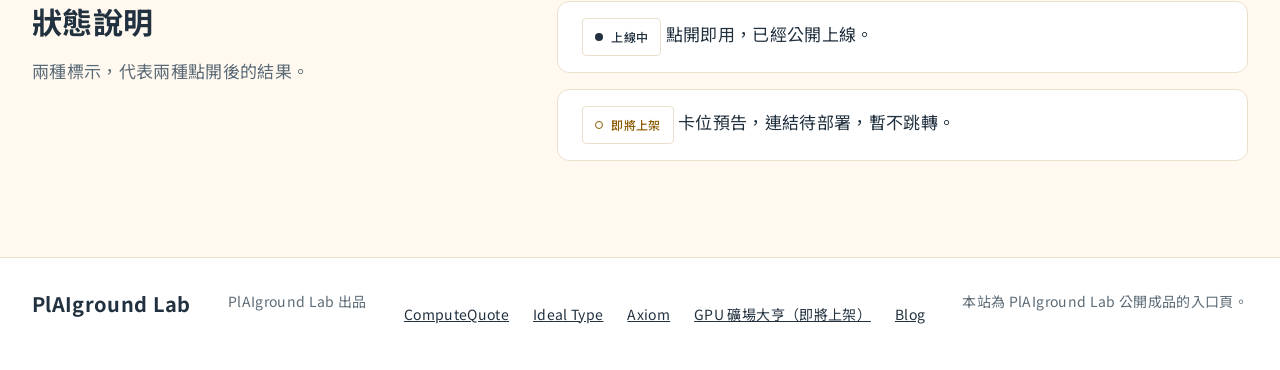
==== commit 7197d9e6: "Portal: Blog card live (link to blog.plaigroundlab.com), count three->four live" ====
--- a/index.html
+++ b/index.html
@@ -38,7 +38,7 @@
         <p class="eyebrow" data-zh="PLAIGROUND LAB · 公開成品入口" data-en="PLAIGROUND LAB · PUBLIC CREATIONS">PLAIGROUND LAB · 公開成品入口</p>
         <h1 id="hero-title" data-zh="動手玩的 AI，全部放在同一個入口。" data-en="Hands-on AI, gathered in one doorway.">動手玩的 AI，全部放在同一個入口。</h1>
         <div class="signature" aria-hidden="true"></div>
-        <p class="hero-meta" data-zh="入口首頁 · 五項成品 · 三項已上線" data-en="Home · Five creations · Three live now">入口首頁 · 五項成品 · 三項已上線</p>
+        <p class="hero-meta" data-zh="入口首頁 · 五項成品 · 四項已上線" data-en="Home · Five creations · Four live now">入口首頁 · 五項成品 · 四項已上線</p>
         <p class="hero-sub" data-zh="這裡只收已經公開、可以點開的東西。比價先看 ComputeQuote，臉型先看理想型，新聞先看 Axiom；還沒上線的，卡片上就寫即將上架，不會讓你點到空頁。" data-en="Only public, clickable work lives here. Compare hardware prices in ComputeQuote, try Ideal Type for faces, and check news in Axiom first. Anything not live yet says so on its card — no dead ends.">這裡只收已經公開、可以點開的東西。比價先看 ComputeQuote，臉型先看理想型，新聞先看 Axiom；還沒上線的，卡片上就寫即將上架，不會讓你點到空頁。</p>
         <p class="hero-actions">
           <a class="btn btn-primary" href="#products" data-zh="逛全部成品" data-en="Browse all creations">逛全部成品</a>
@@ -52,7 +52,7 @@
           <li><span class="note-num">02</span><span data-zh="理想型：測出理想型臉" data-en="Ideal Type: find your ideal-type face">理想型：測出理想型臉</span></li>
           <li><span class="note-num">03</span><span data-zh="Axiom：多源查證新聞" data-en="Axiom: multi-source verified news">Axiom：多源查證新聞</span></li>
           <li><span class="note-num">04</span><span data-zh="GPU 礦場大亨：即將上架" data-en="GPU Tycoon: coming soon">GPU 礦場大亨：即將上架</span></li>
-          <li><span class="note-num">05</span><span data-zh="Blog：即將上架" data-en="Blog: coming soon">Blog：即將上架</span></li>
+          <li><span class="note-num">05</span><span data-zh="Blog：上線中" data-en="Blog: live now">Blog：上線中</span></li>
         </ul>
         <p class="hero-note-foot" data-zh="卡片點開即是成品本身，不經中轉頁。" data-en="Every card opens the creation itself. No interstitial pages.">卡片點開即是成品本身，不經中轉頁。</p>
       </aside>
@@ -88,11 +88,11 @@
           <span class="card-desc" data-zh="挖礦經營小遊戲，打造你的礦場。" data-en="A mining-management game. Build your own mine.">挖礦經營小遊戲，打造你的礦場。</span>
           <span class="card-foot"><span class="badge badge-soon"><span class="badge-ring" aria-hidden="true"></span><span data-zh="即將上架" data-en="Coming soon">即將上架</span></span><span class="arrow" aria-hidden="true"><svg viewBox="0 0 24 24" fill="none" stroke="currentColor" stroke-width="1.5" stroke-linecap="round" stroke-linejoin="round" aria-hidden="true"><path d="M7 7h10v10"/><path d="M7 17 17 7"/></svg></span></span>
         </a>
-        <a class="card card-soon soon-card" href="#" data-soon="blog">
+        <a class="card" href="https://blog.plaigroundlab.com/" target="_blank" rel="noopener">
           <span class="card-icon" aria-hidden="true"><svg viewBox="0 0 24 24" fill="none" stroke="currentColor" stroke-width="1.5" stroke-linecap="round" stroke-linejoin="round"><path d="M2 3h6a4 4 0 0 1 4 4v14a3 3 0 0 0-3-3H2z"/><path d="M22 3h-6a4 4 0 0 0-4 4v14a3 3 0 0 1 3-3h7z"/></svg></span>
           <span class="card-name" data-zh="Blog" data-en="Blog">Blog</span>
-          <span class="card-desc" data-zh="工程筆記與製作過程，預告位先放在這裡。" data-en="Engineering notes and build logs. Preview slot for now.">工程筆記與製作過程，預告位先放在這裡。</span>
-          <span class="card-foot"><span class="badge badge-soon"><span class="badge-ring" aria-hidden="true"></span><span data-zh="即將上架" data-en="Coming soon">即將上架</span></span><span class="arrow" aria-hidden="true"><svg viewBox="0 0 24 24" fill="none" stroke="currentColor" stroke-width="1.5" stroke-linecap="round" stroke-linejoin="round" aria-hidden="true"><path d="M7 7h10v10"/><path d="M7 17 17 7"/></svg></span></span>
+          <span class="card-desc" data-zh="工程筆記與製作過程，每日更新。" data-en="Engineering notes and build logs, updated daily.">工程筆記與製作過程，每日更新。</span>
+          <span class="card-foot"><span class="badge badge-live"><span class="badge-dot" aria-hidden="true"></span><span data-zh="上線中" data-en="Live now">上線中</span></span><span class="arrow" aria-hidden="true"><svg viewBox="0 0 24 24" fill="none" stroke="currentColor" stroke-width="1.5" stroke-linecap="round" stroke-linejoin="round" aria-hidden="true"><path d="M7 7h10v10"/><path d="M7 17 17 7"/></svg></span></span>
         </a>
       </div>
     </div>
@@ -120,7 +120,7 @@
       <a href="https://ideal-type.plaigroundlab.com" target="_blank" rel="noopener">Ideal Type</a>
       <a href="http://axiom.plaigroundlab.com/" target="_blank" rel="noopener">Axiom</a>
       <a href="#status" data-zh="GPU 礦場大亨（即將上架）" data-en="GPU Tycoon (coming soon)">GPU 礦場大亨（即將上架）</a>
-      <a href="#products" data-zh="Blog（即將上架）" data-en="Blog (coming soon)">Blog（即將上架）</a>
+      <a href="https://blog.plaigroundlab.com/" target="_blank" rel="noopener">Blog</a>
     </nav>
     <p class="footer-copy" data-zh="本站為 PlAIground Lab 公開成品的入口頁。" data-en="This page is the doorway to PlAIground Lab's public creations.">本站為 PlAIground Lab 公開成品的入口頁。</p>
   </div>
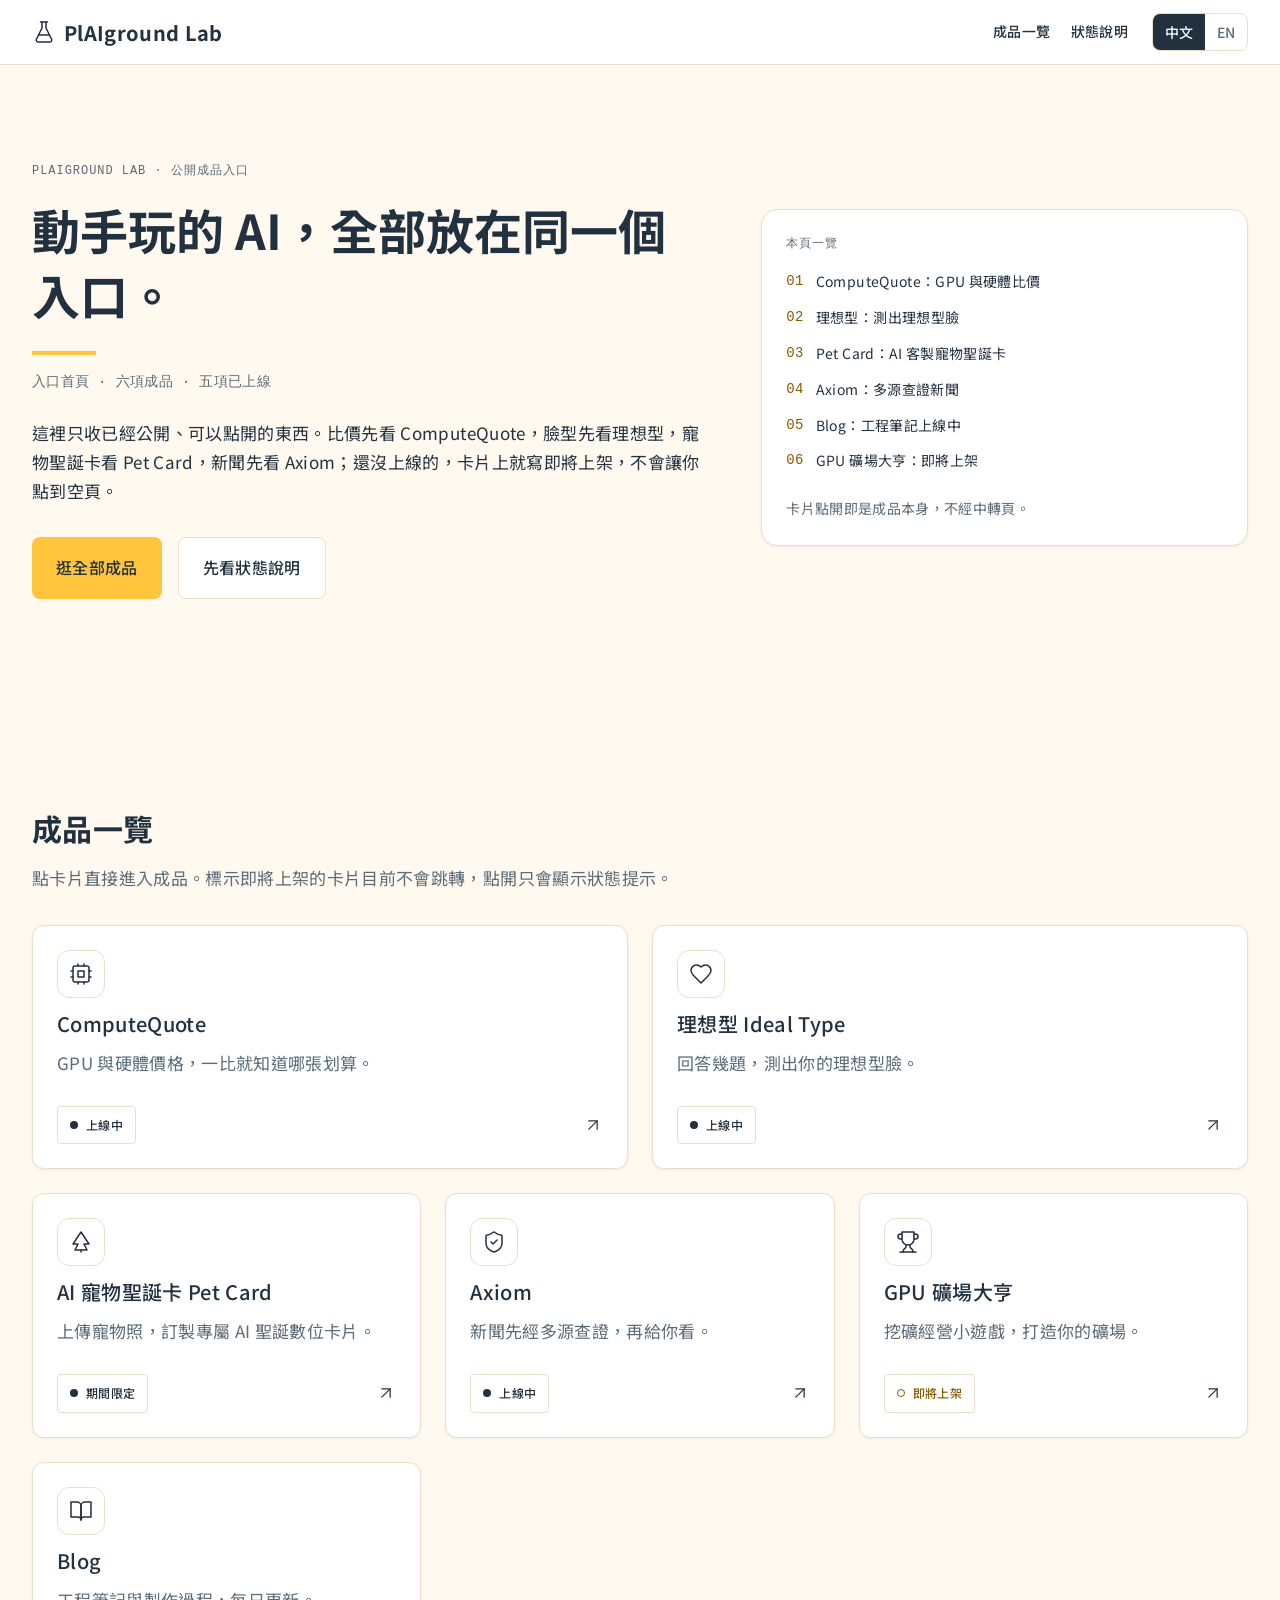
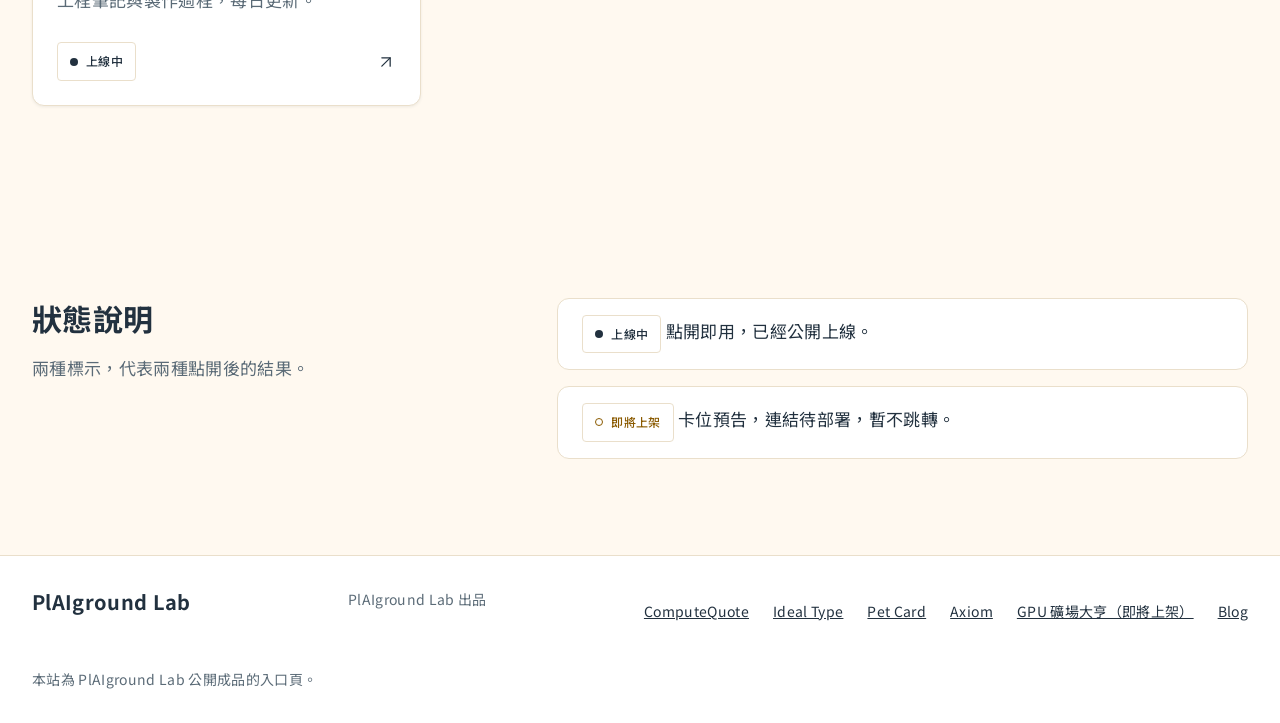
==== commit 0b5eec09: "feat(portal): add Pet Card seasonal listing, upgrade brand links to HTTPS, add verify CI" ====
--- a/index.html
+++ b/index.html
@@ -38,8 +38,8 @@
         <p class="eyebrow" data-zh="PLAIGROUND LAB · 公開成品入口" data-en="PLAIGROUND LAB · PUBLIC CREATIONS">PLAIGROUND LAB · 公開成品入口</p>
         <h1 id="hero-title" data-zh="動手玩的 AI，全部放在同一個入口。" data-en="Hands-on AI, gathered in one doorway.">動手玩的 AI，全部放在同一個入口。</h1>
         <div class="signature" aria-hidden="true"></div>
-        <p class="hero-meta" data-zh="入口首頁 · 五項成品 · 四項已上線" data-en="Home · Five creations · Four live now">入口首頁 · 五項成品 · 四項已上線</p>
-        <p class="hero-sub" data-zh="這裡只收已經公開、可以點開的東西。比價先看 ComputeQuote，臉型先看理想型，新聞先看 Axiom；還沒上線的，卡片上就寫即將上架，不會讓你點到空頁。" data-en="Only public, clickable work lives here. Compare hardware prices in ComputeQuote, try Ideal Type for faces, and check news in Axiom first. Anything not live yet says so on its card — no dead ends.">這裡只收已經公開、可以點開的東西。比價先看 ComputeQuote，臉型先看理想型，新聞先看 Axiom；還沒上線的，卡片上就寫即將上架，不會讓你點到空頁。</p>
+        <p class="hero-meta" data-zh="入口首頁 · 六項成品 · 五項已上線" data-en="Home · Six creations · Five live now">入口首頁 · 六項成品 · 五項已上線</p>
+        <p class="hero-sub" data-zh="這裡只收已經公開、可以點開的東西。比價先看 ComputeQuote，臉型先看理想型，寵物聖誕卡看 Pet Card，新聞先看 Axiom；還沒上線的，卡片上就寫即將上架，不會讓你點到空頁。" data-en="Only public, clickable work lives here. Compare hardware prices in ComputeQuote, try Ideal Type for faces, order custom holiday Pet Cards, and check news in Axiom. Anything not live yet says so on its card — no dead ends.">這裡只收已經公開、可以點開的東西。比價先看 ComputeQuote，臉型先看理想型，寵物聖誕卡看 Pet Card，新聞先看 Axiom；還沒上線的，卡片上就寫即將上架，不會讓你點到空頁。</p>
         <p class="hero-actions">
           <a class="btn btn-primary" href="#products" data-zh="逛全部成品" data-en="Browse all creations">逛全部成品</a>
           <a class="btn btn-secondary" href="#status" data-zh="先看狀態說明" data-en="Read the status guide first">先看狀態說明</a>
@@ -50,9 +50,10 @@
         <ul class="hero-note-list">
           <li><span class="note-num">01</span><span data-zh="ComputeQuote：GPU 與硬體比價" data-en="ComputeQuote: GPU and hardware prices">ComputeQuote：GPU 與硬體比價</span></li>
           <li><span class="note-num">02</span><span data-zh="理想型：測出理想型臉" data-en="Ideal Type: find your ideal-type face">理想型：測出理想型臉</span></li>
-          <li><span class="note-num">03</span><span data-zh="Axiom：多源查證新聞" data-en="Axiom: multi-source verified news">Axiom：多源查證新聞</span></li>
-          <li><span class="note-num">04</span><span data-zh="GPU 礦場大亨：即將上架" data-en="GPU Tycoon: coming soon">GPU 礦場大亨：即將上架</span></li>
-          <li><span class="note-num">05</span><span data-zh="Blog：上線中" data-en="Blog: live now">Blog：上線中</span></li>
+          <li><span class="note-num">03</span><span data-zh="Pet Card：AI 客製寵物聖誕卡" data-en="Pet Card: custom AI pet Christmas cards">Pet Card：AI 客製寵物聖誕卡</span></li>
+          <li><span class="note-num">04</span><span data-zh="Axiom：多源查證新聞" data-en="Axiom: multi-source verified news">Axiom：多源查證新聞</span></li>
+          <li><span class="note-num">05</span><span data-zh="Blog：工程筆記上線中" data-en="Blog: engineering logs live now">Blog：工程筆記上線中</span></li>
+          <li><span class="note-num">06</span><span data-zh="GPU 礦場大亨：即將上架" data-en="GPU Tycoon: coming soon">GPU 礦場大亨：即將上架</span></li>
         </ul>
         <p class="hero-note-foot" data-zh="卡片點開即是成品本身，不經中轉頁。" data-en="Every card opens the creation itself. No interstitial pages.">卡片點開即是成品本身，不經中轉頁。</p>
       </aside>
@@ -64,7 +65,7 @@
       <h2 id="products-title" data-zh="成品一覽" data-en="All creations">成品一覽</h2>
       <p class="section-sub" data-zh="點卡片直接進入成品。標示即將上架的卡片目前不會跳轉，點開只會顯示狀態提示。" data-en="Tap a card to open the creation. Cards marked coming soon do not navigate yet; tapping one shows a status note instead.">點卡片直接進入成品。標示即將上架的卡片目前不會跳轉，點開只會顯示狀態提示。</p>
       <div class="card-wall">
-        <a class="card card-wide" href="http://computequote.plaigroundlab.com/" target="_blank" rel="noopener">
+        <a class="card card-wide" href="https://computequote.plaigroundlab.com/" target="_blank" rel="noopener">
           <span class="card-icon" aria-hidden="true"><svg viewBox="0 0 24 24" fill="none" stroke="currentColor" stroke-width="1.5" stroke-linecap="round" stroke-linejoin="round"><rect x="4" y="4" width="16" height="16" rx="2"/><rect x="9" y="9" width="6" height="6"/><path d="M15 2v2M15 20v2M2 15h2M2 9h2M20 15h2M20 9h2M9 2v2M9 20v2"/></svg></span>
           <span class="card-name" data-zh="ComputeQuote" data-en="ComputeQuote">ComputeQuote</span>
           <span class="card-desc" data-zh="GPU 與硬體價格，一比就知道哪張划算。" data-en="Compare GPU and hardware prices before you buy.">GPU 與硬體價格，一比就知道哪張划算。</span>
@@ -76,7 +77,13 @@
           <span class="card-desc" data-zh="回答幾題，測出你的理想型臉。" data-en="Answer a few questions and meet your ideal-type face.">回答幾題，測出你的理想型臉。</span>
           <span class="card-foot"><span class="badge badge-live"><span class="badge-dot" aria-hidden="true"></span><span data-zh="上線中" data-en="Live now">上線中</span></span><span class="arrow" aria-hidden="true"><svg viewBox="0 0 24 24" fill="none" stroke="currentColor" stroke-width="1.5" stroke-linecap="round" stroke-linejoin="round" aria-hidden="true"><path d="M7 7h10v10"/><path d="M7 17 17 7"/></svg></span></span>
         </a>
-        <a class="card" href="http://axiom.plaigroundlab.com/" target="_blank" rel="noopener">
+        <a class="card" href="https://ideal-type.plaigroundlab.com/pet-card/" target="_blank" rel="noopener">
+          <span class="card-icon" aria-hidden="true"><svg viewBox="0 0 24 24" fill="none" stroke="currentColor" stroke-width="1.5" stroke-linecap="round" stroke-linejoin="round"><path d="M12 2 4 14h5l-3 6h12l-3-6h5Z"/><path d="M12 20v2"/></svg></span>
+          <span class="card-name" data-zh="AI 寵物聖誕卡 Pet Card" data-en="AI Pet Christmas Cards">AI 寵物聖誕卡 Pet Card</span>
+          <span class="card-desc" data-zh="上傳寵物照，訂製專屬 AI 聖誕數位卡片。" data-en="Turn your pet's photo into a custom AI Christmas digital card.">上傳寵物照，訂製專屬 AI 聖誕數位卡片。</span>
+          <span class="card-foot"><span class="badge badge-live"><span class="badge-dot" aria-hidden="true"></span><span data-zh="期間限定" data-en="Seasonal">期間限定</span></span><span class="arrow" aria-hidden="true"><svg viewBox="0 0 24 24" fill="none" stroke="currentColor" stroke-width="1.5" stroke-linecap="round" stroke-linejoin="round" aria-hidden="true"><path d="M7 7h10v10"/><path d="M7 17 17 7"/></svg></span></span>
+        </a>
+        <a class="card" href="https://axiom.plaigroundlab.com/" target="_blank" rel="noopener">
           <span class="card-icon" aria-hidden="true"><svg viewBox="0 0 24 24" fill="none" stroke="currentColor" stroke-width="1.5" stroke-linecap="round" stroke-linejoin="round"><path d="M20 13c0 5-3.5 7.5-7.66 8.95a1 1 0 0 1-.67-.01C7.5 20.5 4 18 4 13V6a1 1 0 0 1 1-1c2 0 4.5-1.2 6.24-2.72a1.17 1.17 0 0 1 1.52 0C14.51 3.81 17 5 19 5a1 1 0 0 1 1 1z"/><path d="m9 12 2 2 4-4"/></svg></span>
           <span class="card-name" data-zh="Axiom" data-en="Axiom">Axiom</span>
           <span class="card-desc" data-zh="新聞先經多源查證，再給你看。" data-en="News checked against multiple sources first.">新聞先經多源查證，再給你看。</span>
@@ -116,9 +123,10 @@
     <p class="footer-brand">PlAIground Lab</p>
     <p class="footer-out" data-zh="PlAIground Lab 出品" data-en="Made by PlAIground Lab">PlAIground Lab 出品</p>
     <nav class="footer-links" aria-label="產品直達 / Products">
-      <a href="http://computequote.plaigroundlab.com/" target="_blank" rel="noopener">ComputeQuote</a>
+      <a href="https://computequote.plaigroundlab.com/" target="_blank" rel="noopener">ComputeQuote</a>
       <a href="https://ideal-type.plaigroundlab.com" target="_blank" rel="noopener">Ideal Type</a>
-      <a href="http://axiom.plaigroundlab.com/" target="_blank" rel="noopener">Axiom</a>
+      <a href="https://ideal-type.plaigroundlab.com/pet-card/" target="_blank" rel="noopener">Pet Card</a>
+      <a href="https://axiom.plaigroundlab.com/" target="_blank" rel="noopener">Axiom</a>
       <a href="#status" data-zh="GPU 礦場大亨（即將上架）" data-en="GPU Tycoon (coming soon)">GPU 礦場大亨（即將上架）</a>
       <a href="https://blog.plaigroundlab.com/" target="_blank" rel="noopener">Blog</a>
     </nav>
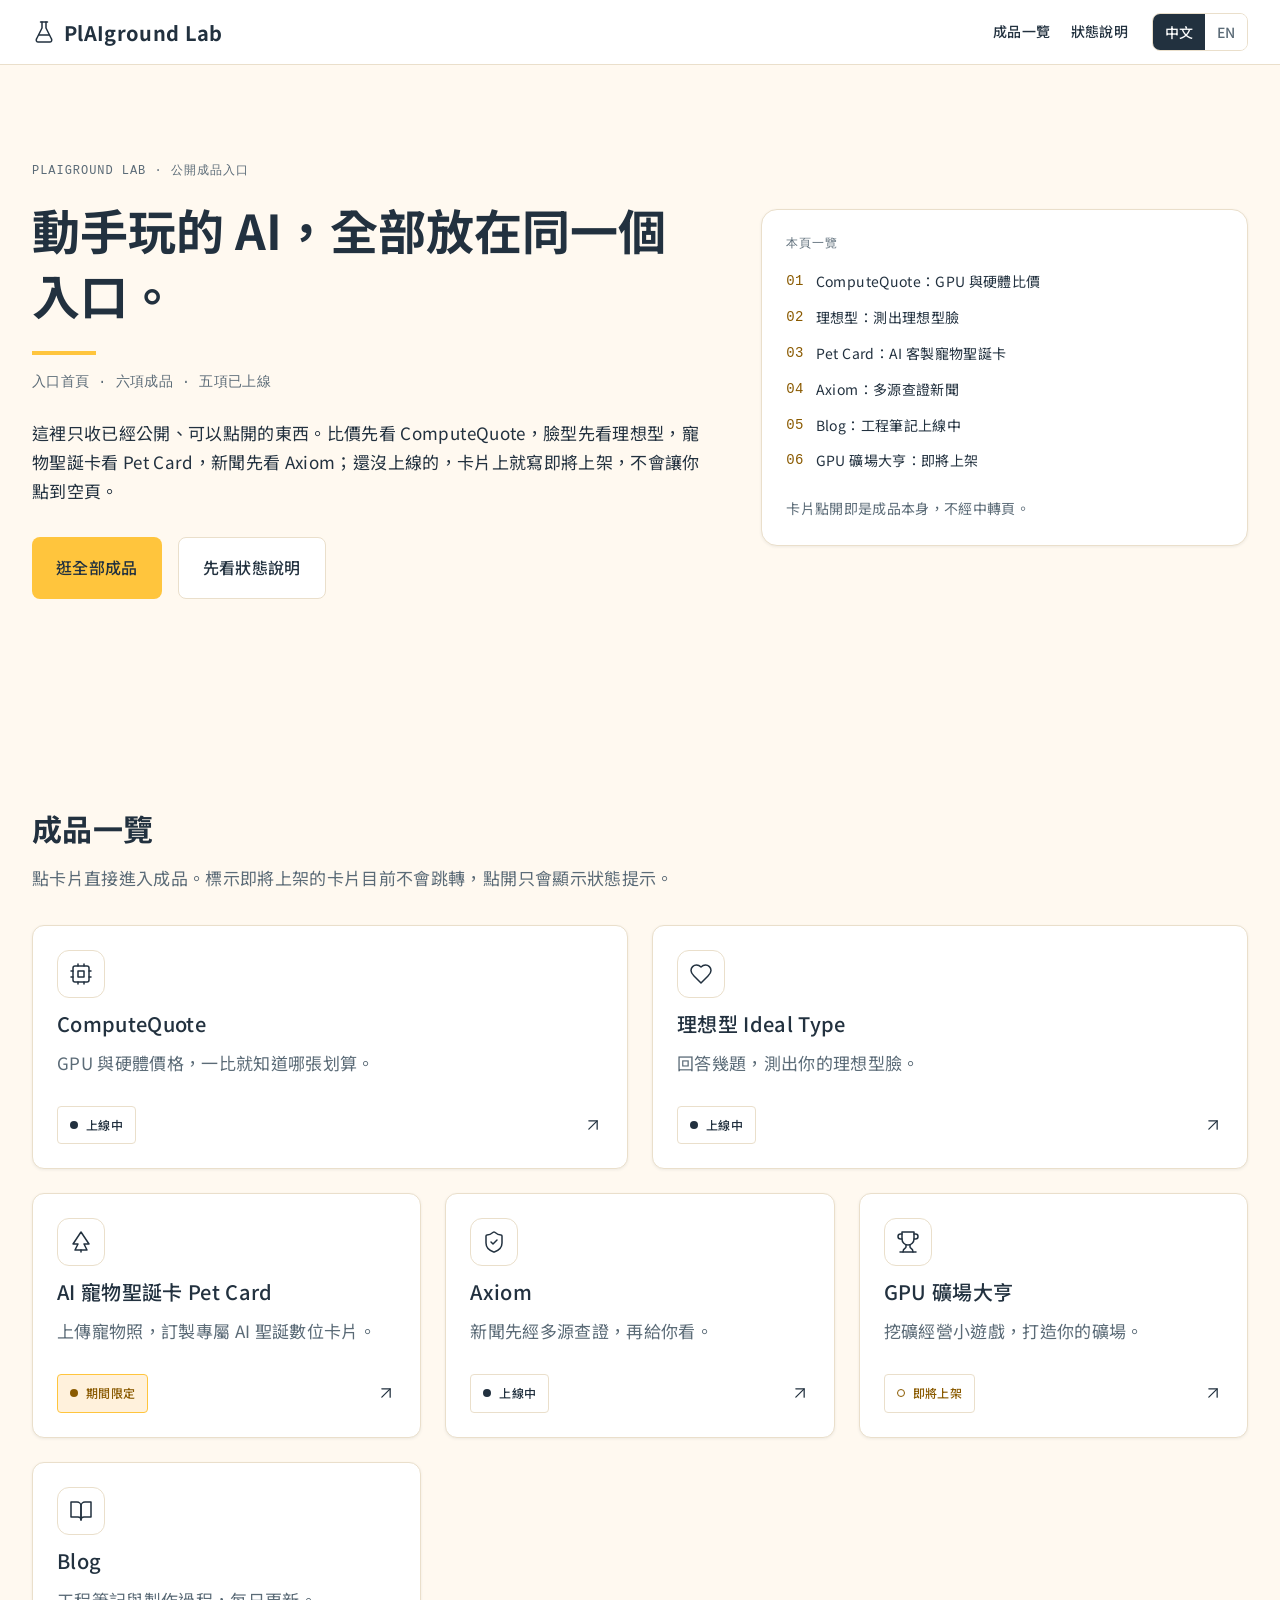
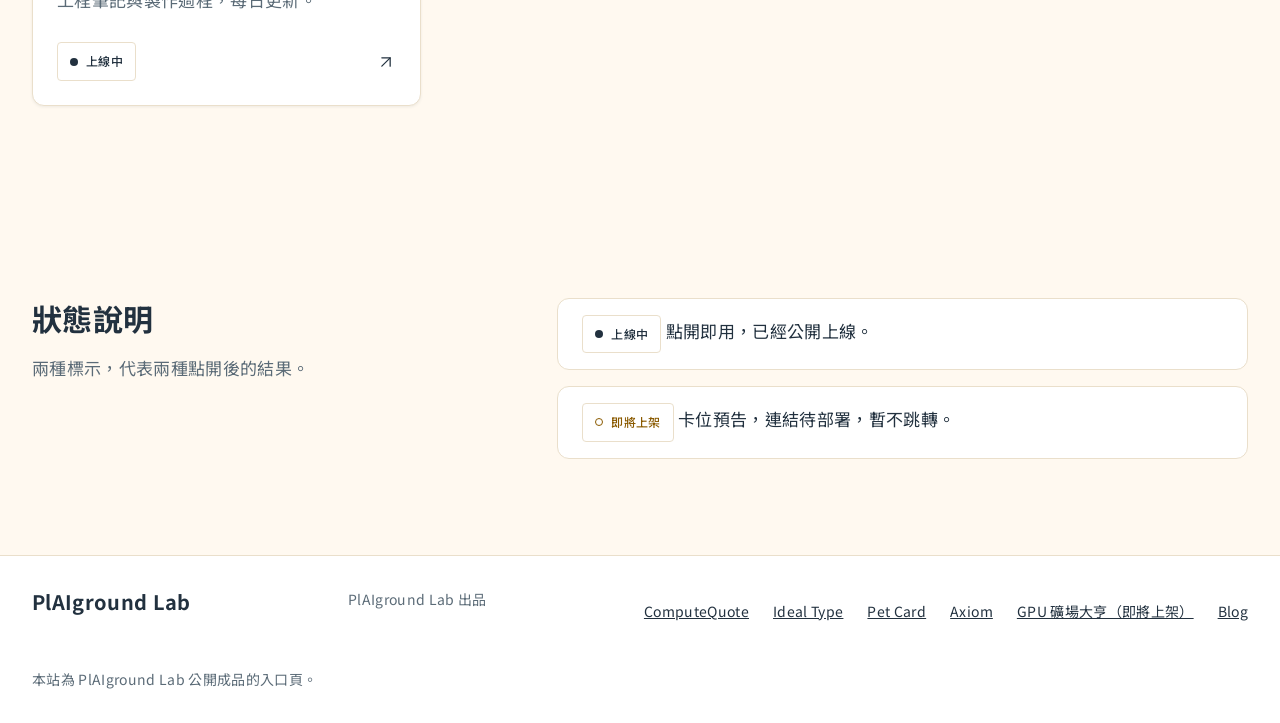
==== commit 7753459d: "feat(visual,seo): add favicon, 1200x630 OG card, JSON-LD, and seasonal card polish" ====
--- a/index.html
+++ b/index.html
@@ -5,6 +5,39 @@
 <meta name="viewport" content="width=device-width, initial-scale=1">
 <title data-zh="PlAIground Lab — 公開成品入口" data-en="PlAIground Lab — Public Creations">PlAIground Lab — 公開成品入口</title>
 <meta name="description" content="PlAIground Lab 公開成品的入口頁：點卡片直接玩、直接查、直接比。">
+<link rel="icon" type="image/svg+xml" href="/favicon.svg">
+<link rel="canonical" href="https://plaigroundlab.com/">
+<meta property="og:type" content="website">
+<meta property="og:site_name" content="PlAIground Lab">
+<meta property="og:title" content="PlAIground Lab — 公開成品入口 | Public Creations">
+<meta property="og:description" content="PlAIground Lab 公開成品的入口頁：ComputeQuote 算力比價、理想型生成、AI 寵物聖誕卡、Axiom 多源新聞與 AI Geek Blog。">
+<meta property="og:url" content="https://plaigroundlab.com/">
+<meta property="og:image" content="https://plaigroundlab.com/og-card.png">
+<meta property="og:image:width" content="1200">
+<meta property="og:image:height" content="630">
+<meta property="og:image:alt" content="PlAIground Lab — Hands-on AI Creations Portal">
+<meta name="twitter:card" content="summary_large_image">
+<meta name="twitter:title" content="PlAIground Lab — Public Creations">
+<meta name="twitter:description" content="Hands-on AI creations in one doorway: ComputeQuote, Ideal Type, Pet Christmas Cards, Axiom News, and AI Geek Blog.">
+<meta name="twitter:image" content="https://plaigroundlab.com/og-card.png">
+<script type="application/ld+json">
+{
+  "@context": "https://schema.org",
+  "@graph": [
+    {
+      "@type": "Organization",
+      "name": "PlAIground Lab",
+      "url": "https://plaigroundlab.com/"
+    },
+    {
+      "@type": "CollectionPage",
+      "name": "PlAIground Lab — Public Creations",
+      "url": "https://plaigroundlab.com/",
+      "description": "Portal aggregating PlAIground Lab public AI products and engineering logs."
+    }
+  ]
+}
+</script>
 <link rel="preconnect" href="https://fonts.googleapis.com">
 <link rel="preconnect" href="https://fonts.gstatic.com" crossorigin>
 <link href="https://fonts.googleapis.com/css2?family=Noto+Sans+TC:wght@400;500;700&display=swap" rel="stylesheet">
@@ -81,7 +114,7 @@
           <span class="card-icon" aria-hidden="true"><svg viewBox="0 0 24 24" fill="none" stroke="currentColor" stroke-width="1.5" stroke-linecap="round" stroke-linejoin="round"><path d="M12 2 4 14h5l-3 6h12l-3-6h5Z"/><path d="M12 20v2"/></svg></span>
           <span class="card-name" data-zh="AI 寵物聖誕卡 Pet Card" data-en="AI Pet Christmas Cards">AI 寵物聖誕卡 Pet Card</span>
           <span class="card-desc" data-zh="上傳寵物照，訂製專屬 AI 聖誕數位卡片。" data-en="Turn your pet's photo into a custom AI Christmas digital card.">上傳寵物照，訂製專屬 AI 聖誕數位卡片。</span>
-          <span class="card-foot"><span class="badge badge-live"><span class="badge-dot" aria-hidden="true"></span><span data-zh="期間限定" data-en="Seasonal">期間限定</span></span><span class="arrow" aria-hidden="true"><svg viewBox="0 0 24 24" fill="none" stroke="currentColor" stroke-width="1.5" stroke-linecap="round" stroke-linejoin="round" aria-hidden="true"><path d="M7 7h10v10"/><path d="M7 17 17 7"/></svg></span></span>
+          <span class="card-foot"><span class="badge badge-live badge-seasonal"><span class="badge-dot" aria-hidden="true"></span><span data-zh="期間限定" data-en="Seasonal">期間限定</span></span><span class="arrow" aria-hidden="true"><svg viewBox="0 0 24 24" fill="none" stroke="currentColor" stroke-width="1.5" stroke-linecap="round" stroke-linejoin="round" aria-hidden="true"><path d="M7 7h10v10"/><path d="M7 17 17 7"/></svg></span></span>
         </a>
         <a class="card" href="https://axiom.plaigroundlab.com/" target="_blank" rel="noopener">
           <span class="card-icon" aria-hidden="true"><svg viewBox="0 0 24 24" fill="none" stroke="currentColor" stroke-width="1.5" stroke-linecap="round" stroke-linejoin="round"><path d="M20 13c0 5-3.5 7.5-7.66 8.95a1 1 0 0 1-.67-.01C7.5 20.5 4 18 4 13V6a1 1 0 0 1 1-1c2 0 4.5-1.2 6.24-2.72a1.17 1.17 0 0 1 1.52 0C14.51 3.81 17 5 19 5a1 1 0 0 1 1 1z"/><path d="m9 12 2 2 4-4"/></svg></span>
--- a/style.css
+++ b/style.css
@@ -219,7 +219,7 @@
   color: var(--color-text);
   box-shadow: var(--shadow-sm);
   animation: cardIn var(--motion-ui) ease-out both;
-  transition: transform var(--motion-ui), box-shadow var(--motion-ui);
+  transition: transform var(--motion-ui), box-shadow var(--motion-ui), border-color var(--motion-ui);
 }
 .card:nth-child(2) { animation-delay: calc(var(--motion-stagger-step) * 1); }
 .card:nth-child(3) { animation-delay: calc(var(--motion-stagger-step) * 2); }
@@ -230,7 +230,7 @@
   to { opacity: 1; transform: translateY(0); }
 }
 @media (hover: hover) {
-  .card:hover { transform: translateY(-2px); box-shadow: var(--shadow-md); }
+  .card:hover { transform: translateY(-2px); box-shadow: var(--shadow-md); border-color: var(--color-accent-text); }
   .card:hover .arrow svg { transform: translate(4px, -4px); }
 }
 .card:active { transform: translateY(0); box-shadow: var(--shadow-sm); }
@@ -259,6 +259,8 @@
   border: 1px solid var(--color-border);
 }
 .badge-live { color: var(--color-text); background: var(--color-surface); }
+.badge-seasonal { color: var(--color-accent-text); background: var(--color-code-bg); border-color: var(--color-accent); }
+.badge-seasonal .badge-dot { background: var(--color-accent-text); }
 .badge-soon { color: var(--color-accent-text); background: var(--color-surface); }
 .badge-dot { width: var(--space-8); height: var(--space-8); border-radius: var(--radius-full); background: var(--color-text); }
 .badge-ring { width: var(--space-8); height: var(--space-8); border-radius: var(--radius-full); border: 1px solid var(--color-accent-text); }
